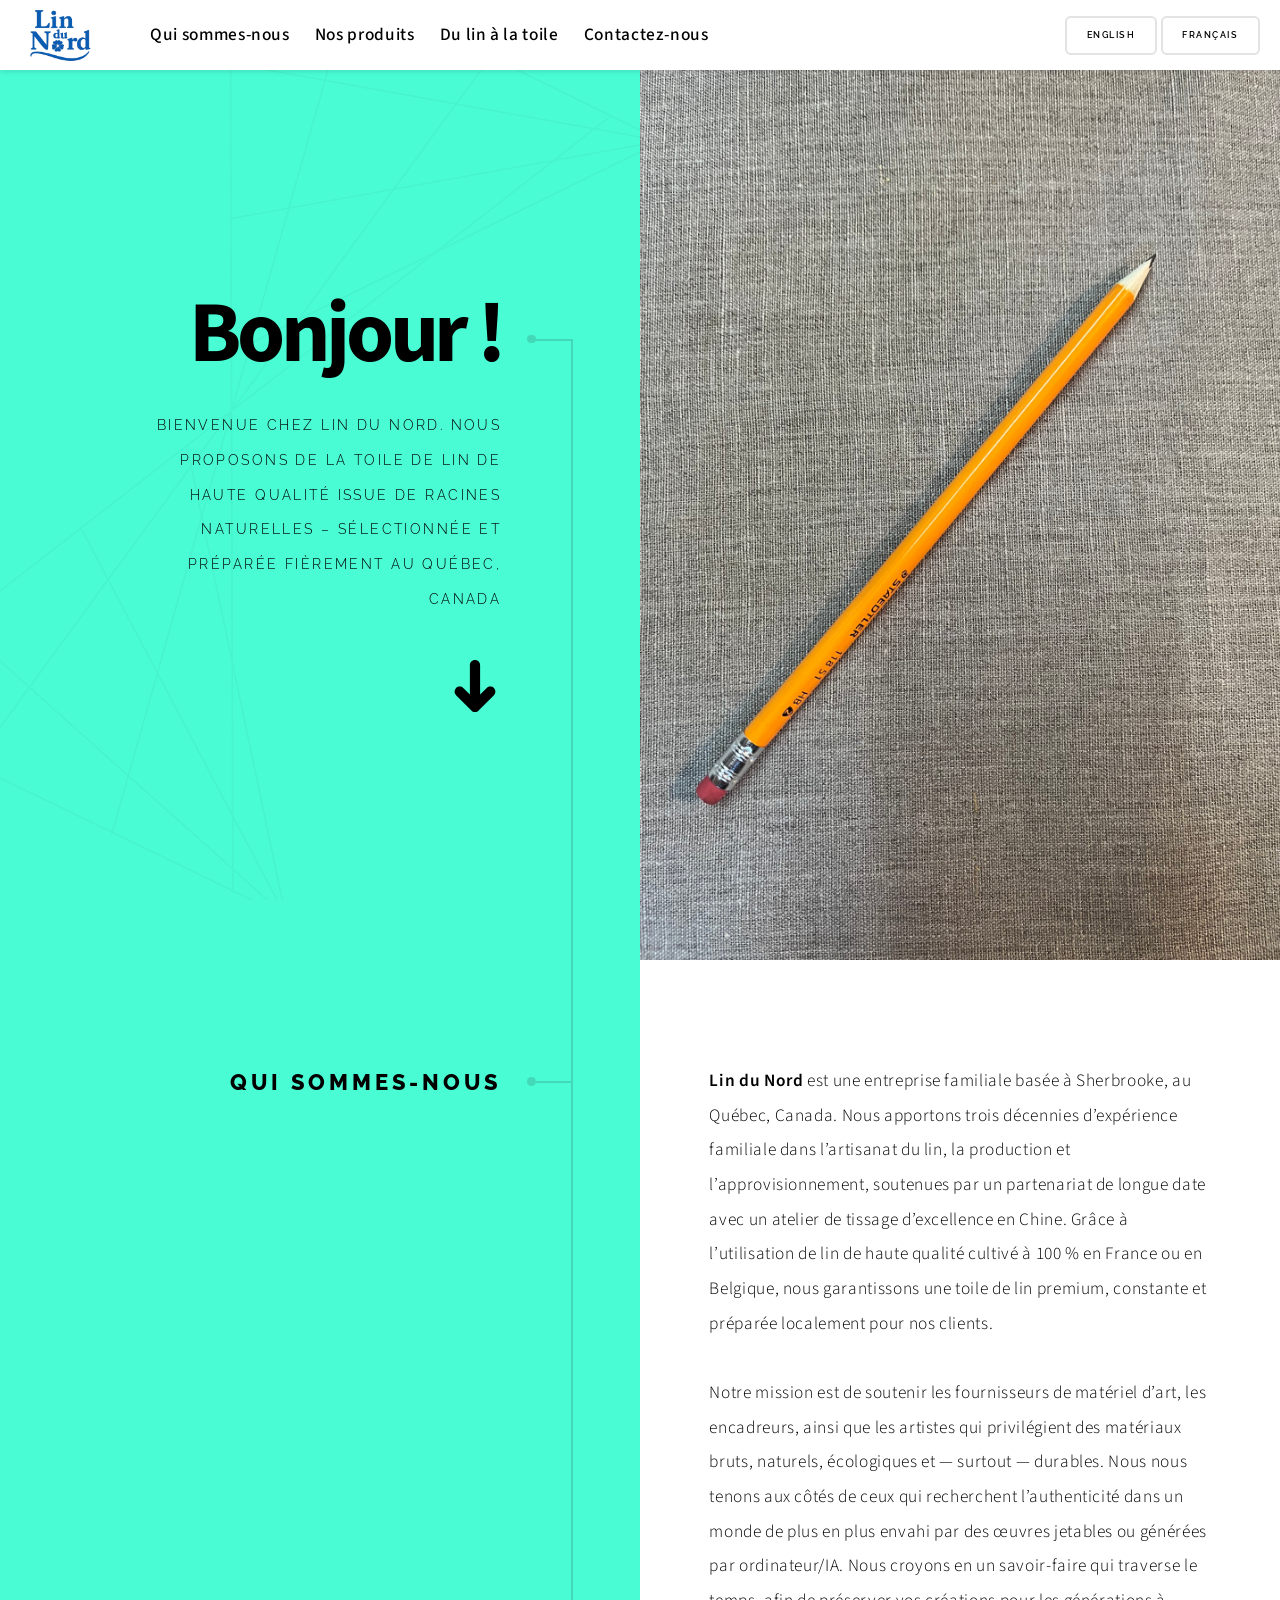
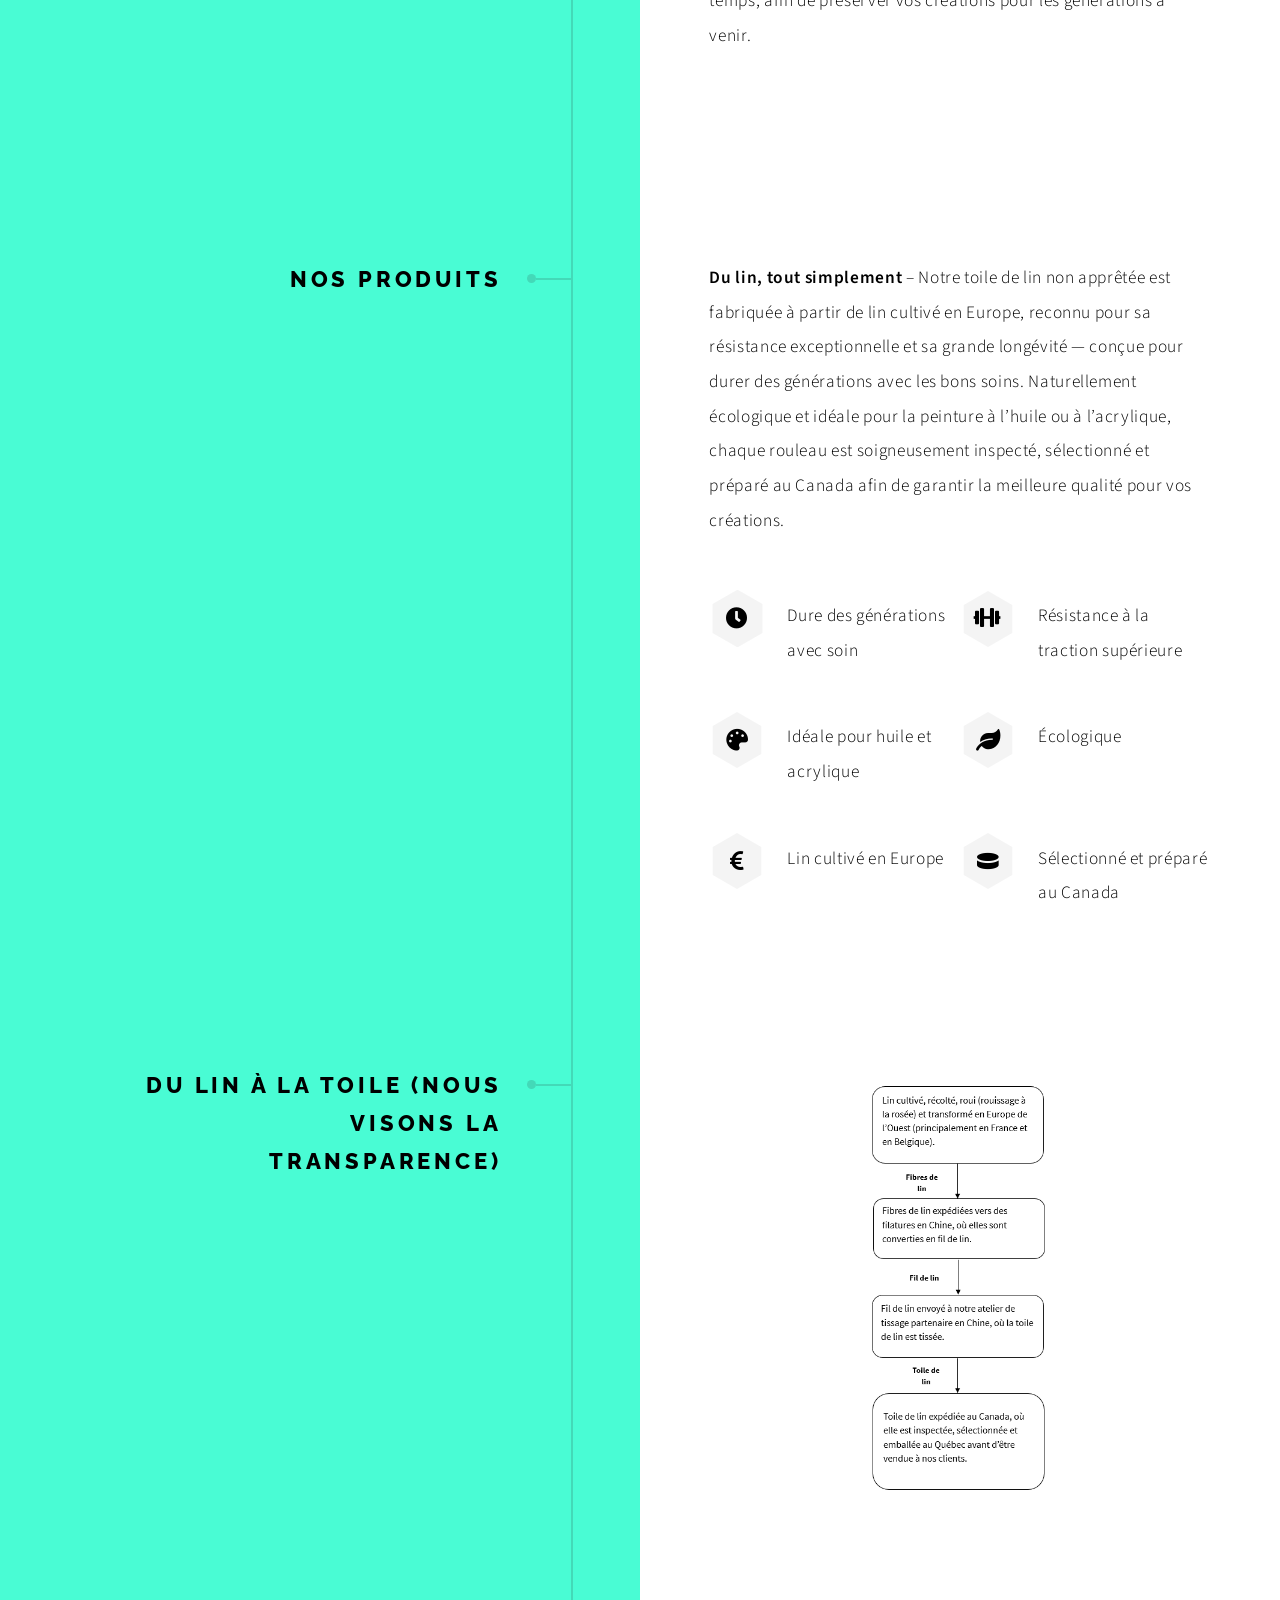
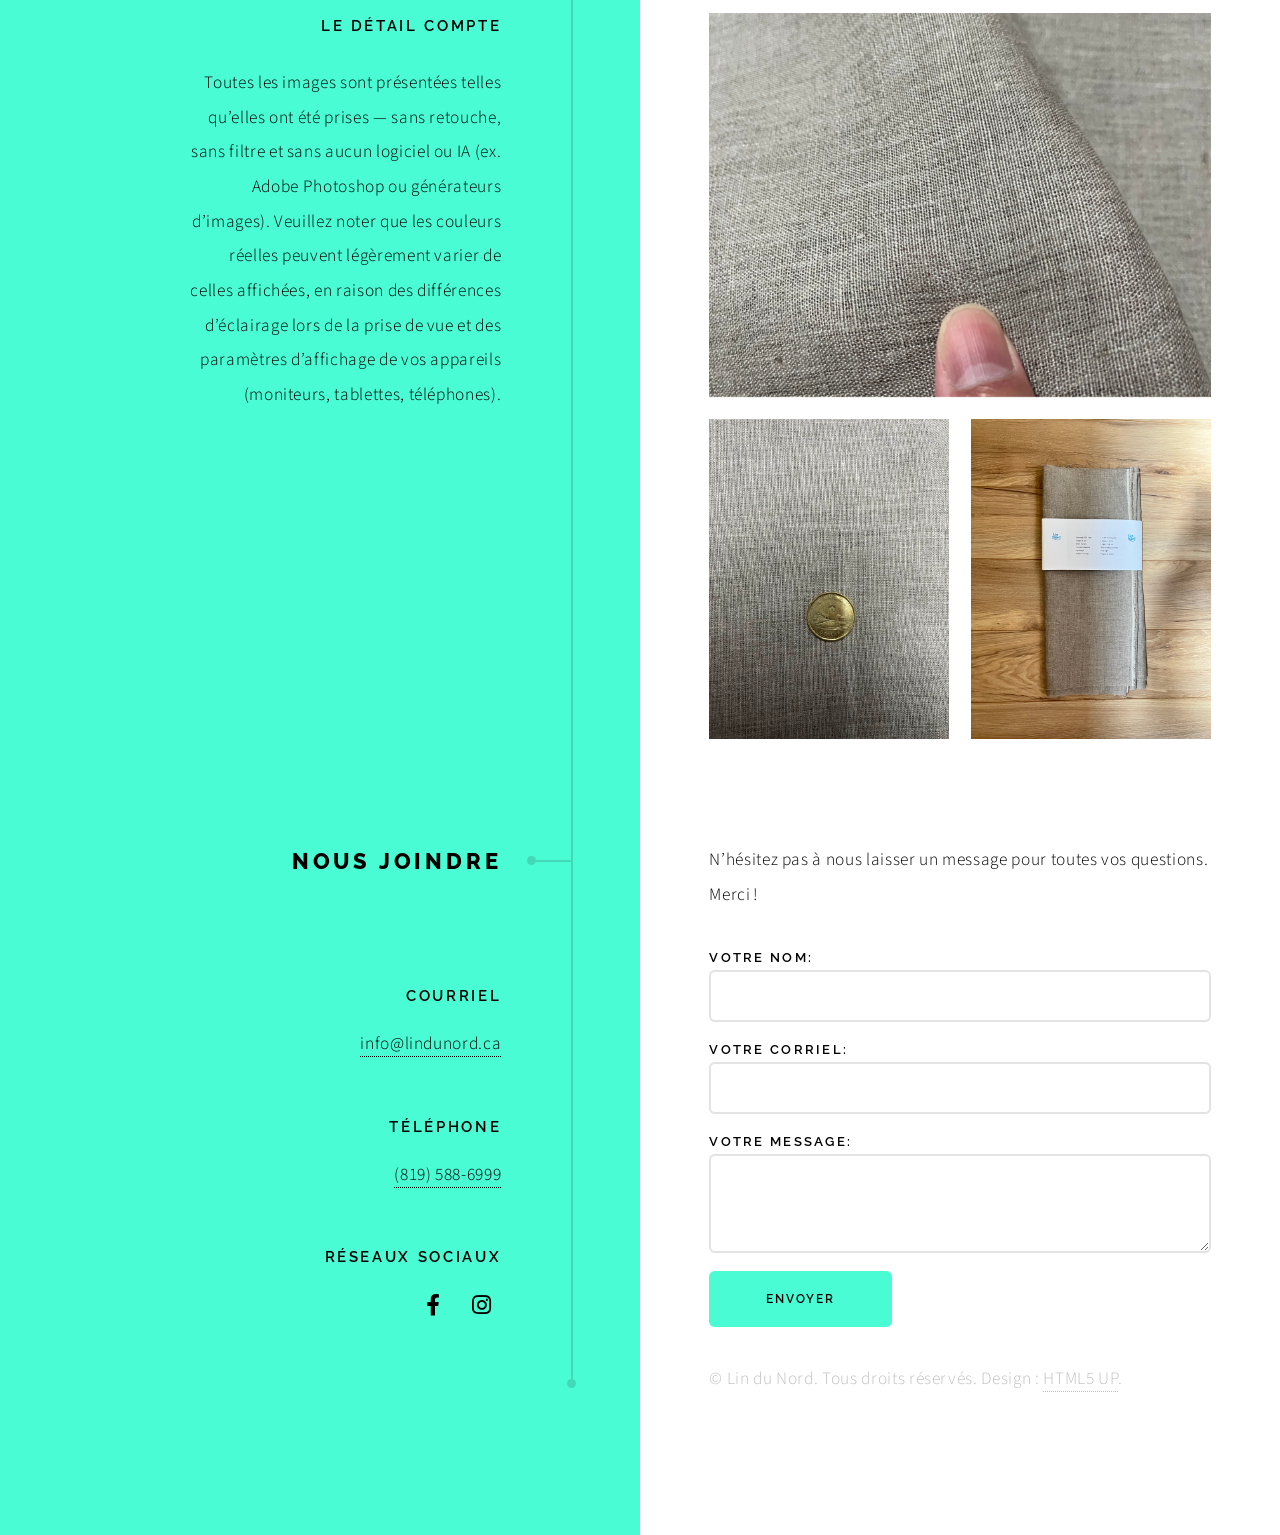
==== index_fr.html @ 85373089 "Initial upload" ====
<!DOCTYPE HTML>
<!--
	Paradigm Shift by HTML5 UP
	html5up.net | @ajlkn
	Free for personal and commercial use under the CCA 3.0 license (html5up.net/license)
-->
<html>
	<head>
		<title>Lin du Nord</title>
		<meta charset="utf-8" />
		<meta name="viewport" content="width=device-width, initial-scale=1, user-scalable=no" />
		<meta name="description" content="Toile de lin de haute qualité sélectionnée au Québec, Canada" />
		<meta name="keywords" content="lin, toile, artistes, Sherbrooke, écologique, naturel, Québec, Canada, fournitures d'art" />
		<link rel="stylesheet" href="assets/css/main.css" />
		<link rel="icon" type="image/png" href="images/favicon.png" />
	</head>
	<body class="is-preload">

		<!-- Sticky Header -->
		<header id="top-banner" style="position: fixed; top: 0; left: 0; right: 0; background: white; z-index: 9999; display: flex; justify-content: space-between; align-items: center; padding: 10px 20px; height: 70px; box-shadow: 0 2px 5px rgba(0,0,0,0.1);">
		<!-- Left: Logo + Nav -->
		<div style="display: flex; align-items: center; gap: 50px;">
			<a href="#top" style="text-decoration: none; border-bottom: none;"><img src="images/logo.png" alt="Lin du Nord" style="height: 80px; margin-top: 20px;"></a>
			
			<nav class="main-nav" style="display: flex; gap: 25px;">
			<a href="#whoweare" class="nav-link">Qui sommes-nous</a>
			<a href="#whatwehave" class="nav-link">Nos produits</a>
			<!-- <a href="products.html" class="nav-link">Boutique en ligne</a> -->
			<a href="#process" class="nav-link">Du lin à la toile</a>
			<a href="#contact" class="nav-link">Contactez-nous</a>
			</nav>
		</div>

		<!-- Right: Language Switch -->
		<div>
			<a href="index.html" class="button small">English</a>
			<a href="index_fr.html" class="button small">Français</a>
		</div>
		</header>

		<!-- Wrapper -->
			<div id="wrapper">

				<!-- Intro -->
					<section class="intro">
						<header>
							<h1>Bonjour !</h1>
							<p>Bienvenue chez Lin du Nord. Nous proposons de la toile de lin de haute qualité issue de racines naturelles – Sélectionnée et préparée fièrement au Québec, Canada</p>
							<ul class="actions">
								<li><a href="#first" class="arrow scrolly"><span class="label">Suivant</span></a></li>
							</ul>
						</header>
						<div class="content">
							<a href="images/LinDuNord_bg1.jpg" target="_blank">
								<span class="image fill" data-position="center"><img src="images/LinDuNord_bg1.jpg" alt="Toile de lin Lin du Nord" title="Cliquez pour voir l'image en grand"/></span>
							</a>
						</div>
					</section>

				<!-- Section -->
					<section id="first">
						<header>
							<h2 id="whoweare">Qui sommes-nous</h2>
						</header>
						<div class="content">
							<p><strong>Lin du Nord</strong> est une entreprise familiale basée à Sherbrooke, au Québec, Canada. Nous apportons trois décennies d’expérience familiale dans l’artisanat du lin, la production et l’approvisionnement, soutenues par un partenariat de longue date avec un atelier de tissage d’excellence en Chine. Grâce à l’utilisation de lin de haute qualité cultivé à 100 % en France ou en Belgique, nous garantissons une toile de lin premium, constante et préparée localement pour nos clients.<br><br>
								Notre mission est de soutenir les fournisseurs de matériel d’art, les encadreurs, ainsi que les artistes qui privilégient des matériaux bruts, naturels, écologiques et — surtout — durables. Nous nous tenons aux côtés de ceux qui recherchent l’authenticité dans un monde de plus en plus envahi par des œuvres jetables ou générées par ordinateur/IA. Nous croyons en un savoir‑faire qui traverse le temps, afin de préserver vos créations pour les générations à venir.</p>
							<span class="image main"><img src="images/linen4.jpg" alt="" /></span>
						</div>
					</section>

				<!-- Section -->
					<section>
						<header>
							<h2 id="whatwehave">Nos produits</h2>
						</header>
						<div class="content">
							<p><strong>Du lin, tout simplement</strong> – Notre toile de lin non apprêtée est fabriquée à partir de lin cultivé en Europe, reconnu pour sa résistance exceptionnelle et sa grande longévité — conçue pour durer des générations avec les bons soins.
								Naturellement écologique et idéale pour la peinture à l’huile ou à l’acrylique, chaque rouleau est soigneusement inspecté, sélectionné et préparé au Canada afin de garantir la meilleure qualité pour vos créations.
							</p>
							<ul class="feature-icons">
								<li class="icon solid fa-clock">Dure des générations avec soin</li>
								<li class="icon solid fa-dumbbell">Résistance à la traction supérieure</li>
								<li class="icon solid fa-palette">Idéale pour huile et acrylique</li>
								<li class="icon solid fa-leaf">Écologique</li>
								<li class="icon solid fa-euro-sign">Lin cultivé en Europe</li>
								<li class="icon solid fa-hockey-puck">Sélectionné et préparé au Canada</li>
							</ul>
						</div>
					</section>

				<!-- Section -->
					<section>
						<header>
							<h2 id="process">Du lin à la toile (nous visons la transparence)</h2>
						</header>
						<div class="content">
							    <span class="image main">
									<img src="images/process_fr.png" alt="Notre processus transparent de toile de lin" />
								</span>

							<!-- Section -->
								<section>
									<header>
										<h3>Le détail compte</h3>
										<p>Toutes les images sont présentées telles qu’elles ont été prises — sans retouche, sans filtre et sans aucun logiciel ou IA (ex. Adobe Photoshop ou générateurs d’images).
											Veuillez noter que les couleurs réelles peuvent légèrement varier de celles affichées, en raison des différences d’éclairage lors de la prise de vue et des paramètres d’affichage de vos appareils (moniteurs, tablettes, téléphones).
										</p>
									</header>
									<div class="content">
										<div class="gallery">
											<a href="images/gallery/fulls/linen1.jpg" class="landscape"><img src="images/gallery/thumbs/linen1.jpg" alt="" /></a>
											<a href="images/gallery/fulls/linen4.jpg"><img src="images/gallery/thumbs/linen4.jpg" alt="" /></a>
											<a href="images/gallery/fulls/linen3.jpg"><img src="images/gallery/thumbs/linen3.jpg" alt="" /></a>
										</div>
									</div>
								</section>
						</div>
					</section>

				<!-- Section -->
					<!-- <section>
						<header>
							<h2>Et maintenant ?</h2>
						</header>
						<div class="content">
							<p><strong>Merci</strong>
							d’avoir parcouru notre site ! Vous ne savez pas quoi faire ensuite ? Cliquez sur « Contactez-nous » pour nous envoyer un message avec vos questions — ou passez directement votre commande quand vous êtes prêt.
							</p>
							<ul class="actions">
								<li><a href="mailto:lindunord.service@gmail.com" class="button primary large">Contactez-nous</a></li>
								<li><a href="products.html" class="button primary large">Boutique en ligne</a></li>
							</ul>
						</div>
					</section> -->

				<!-- Section -->
					<section>
						<header>
							<h2 id="contact">Nous joindre</h2>
						</header>
						<div class="content">
							<p>N’hésitez pas à nous laisser un message pour toutes vos questions. Merci !</p>
							<!-- <iframe src="https://www.google.com/maps/embed?pb=!1m18!1m12!1m3!1d700.7627085769049!2d-71.86859618032904!3d45.367969240386614!2m3!1f0!2f0!3f0!3m2!1i1024!2i768!4f13.1!3m3!1m2!1s0x4cb7b2b540824373%3A0xabcb1c508fcff8c4!2sSherbrooke%2C%20QC%20J1M%201S6!5e0!3m2!1sfr!2sca!4v1753590660611!5m2!1sfr!2sca"   style="border:0;" allowfullscreen="" loading="lazy" referrerpolicy="no-referrer-when-downgrade"></iframe> -->
						
							<!-- modify this form HTML and place wherever you want your form -->
							<form
							action="https://formspree.io/f/mvznwggr"
							method="POST"
							>
							<label>
								Votre nom:
								<input type="text" name="name">
							</label>
							<label>
								Votre corriel:
								<input type="email" name="email">
							</label>
							<label>
								Votre message:
								<textarea name="message"></textarea>
							</label>
							<!-- your other form fields go here -->
							<button type="submit" class="button primary large">Envoyer</button>
							</form>
						</div>
						<footer>
							<ul class="items">
								<li>
									<h3>Courriel</h3>
									<a href="mailto:info@lindunord.ca">info@lindunord.ca</a>
								</li>
								<li>
									<h3>Téléphone</h3>
									<a href="#">(819) 588-6999</a>
								</li>

								<li>
									<h3>Réseaux sociaux</h3>
									<ul class="icons">
										<!-- <li><a href="#" class="icon brands fa-twitter"><span class="label">Twitter</span></a></li> -->
										<li><a href="#" class="icon brands fa-facebook-f"><span class="label">Facebook</span></a></li>
										<li><a href="#" class="icon brands fa-instagram"><span class="label">Instagram</span></a></li>
										<!-- <li><a href="#" class="icon brands fa-linkedin-in"><span class="label">LinkedIn</span></a></li>
										<li><a href="#" class="icon brands fa-github"><span class="label">GitHub</span></a></li>
										<li><a href="#" class="icon brands fa-codepen"><span class="label">Codepen</span></a></li> -->
									</ul>
								</li>
							</ul>
						</footer>
					</section>

				<!-- Copyright -->
					<div class="copyright">&copy; Lin du Nord. Tous droits réservés. Design : <a href="https://html5up.net">HTML5 UP</a>.</div>

			</div>

		<!-- Scripts -->
			<script src="assets/js/jquery.min.js"></script>
			<script src="assets/js/jquery.scrolly.min.js"></script>
			<script src="assets/js/browser.min.js"></script>
			<script src="assets/js/breakpoints.min.js"></script>
			<script src="assets/js/util.js"></script>
			<script src="assets/js/main.js"></script>

	</body>
</html>
---- assets/css/main.css ----
@import url(fontawesome-all.min.css);
@import url("https://fonts.googleapis.com/css?family=Source+Sans+Pro:300,600,700,300i,600i,700i|Raleway:600,800");

/*
	Paradigm Shift by HTML5 UP
	html5up.net | @ajlkn
	Free for personal and commercial use under the CCA 3.0 license (html5up.net/license)
*/

html, body, div, span, applet, object,
iframe, h1, h2, h3, h4, h5, h6, p, blockquote,
pre, a, abbr, acronym, address, big, cite,
code, del, dfn, em, img, ins, kbd, q, s, samp,
small, strike, strong, sub, sup, tt, var, b,
u, i, center, dl, dt, dd, ol, ul, li, fieldset,
form, label, legend, table, caption, tbody,
tfoot, thead, tr, th, td, article, aside,
canvas, details, embed, figure, figcaption,
footer, header, hgroup, menu, nav, output, ruby,
section, summary, time, mark, audio, video {
	margin: 0;
	padding: 0;
	border: 0;
	font-size: 100%;
	font: inherit;
	vertical-align: baseline;}

article, aside, details, figcaption, figure,
footer, header, hgroup, menu, nav, section {
	display: block;}

body {
	line-height: 1;
}

ol, ul {
	list-style: none;
}

blockquote, q {
	quotes: none;
}

	blockquote:before, blockquote:after, q:before, q:after {
		content: '';
		content: none;
	}

table {
	border-collapse: collapse;
	border-spacing: 0;
}

body {
	-webkit-text-size-adjust: none;
}

mark {
	background-color: transparent;
	color: inherit;
}

input::-moz-focus-inner {
	border: 0;
	padding: 0;
}

input, select, textarea {
	-moz-appearance: none;
	-webkit-appearance: none;
	-ms-appearance: none;
	appearance: none;
}

/* Basic */

	@-ms-viewport {
		width: device-width;
	}

	body {
		-ms-overflow-style: scrollbar;
	}

	@media screen and (max-width: 480px) {

		html, body {
			min-width: 320px;
		}

	}

	html {
		box-sizing: border-box;
	}

	*, *:before, *:after {
		box-sizing: inherit;
	}

	html {
		overflow-x: hidden;
	}

	body {
		background: #ffffff;
		overflow-x: hidden;
	}

		body.is-preload *, body.is-preload *:before, body.is-preload *:after {
			-moz-animation: none !important;
			-webkit-animation: none !important;
			-ms-animation: none !important;
			animation: none !important;
			-moz-transition: none !important;
			-webkit-transition: none !important;
			-ms-transition: none !important;
			transition: none !important;
		}

/* Typography */

	html {
		font-size: 18pt;
	}

		@media screen and (max-width: 1920px) {

			html {
				font-size: 13pt;
			}

		}

		@media screen and (max-width: 1152px) {

			html {
				font-size: 14pt;
			}

		}

		@media screen and (max-width: 736px) {

			html {
				font-size: 12pt;
			}

		}

		@media screen and (max-width: 480px) {

			html {
				font-size: 11pt;
			}

		}

	body {
		background-color: #ffffff;
		color: #000000;
	}

	body, input, select, textarea {
		color: #000000;
		font-family: "Source Sans Pro", Helvetica, sans-serif;
		font-size: 1rem;
		font-weight: 300;
		letter-spacing: 0.0375em;
		line-height: 2;
	}

	a {
		-moz-transition: border-bottom-color 0.25s ease-in-out;
		-webkit-transition: border-bottom-color 0.25s ease-in-out;
		-ms-transition: border-bottom-color 0.25s ease-in-out;
		transition: border-bottom-color 0.25s ease-in-out;
		text-decoration: none;
		color: #000000;
		border-bottom: dotted 1px;
	}

		a:hover {
			text-decoration: none;
			border-bottom-color: transparent;
		}

	strong, b {
		font-weight: 600;
		color: #000000;
	}

	em, i {
		font-style: italic;
	}

	p {
		margin: 0 0 2rem 0;
	}

	h1, h2, h3, h4, h5, h6 {
		color: #000000;
		font-family: "Raleway", Helvetica, sans-serif;
		font-weight: 600;
		letter-spacing: 0.175em;
		line-height: 1.75;
		margin: 0 0 1.5rem 0;
		text-transform: uppercase;
	}

		h1 a, h2 a, h3 a, h4 a, h5 a, h6 a {
			color: inherit;
			text-decoration: none;
		}

	h1 {
		font-family: "Source Sans Pro", Helvetica, sans-serif;
		font-size: 5rem;
		font-weight: 700;
		letter-spacing: -0.05em;
		line-height: 1.1;
		margin: 0 0 1.5rem 0;
		text-transform: none;
	}

	h2 {
		font-size: 1.25rem;
		font-weight: 800;
		margin: 0 0 2rem 0;
	}

	h3 {
		font-size: 0.875rem;
	}

	h4 {
		font-size: 0.875rem;
	}

	h5 {
		font-size: 0.75rem;
	}

	h6 {
		font-size: 0.625rem;
	}

	@media screen and (max-width: 736px) {

		h1 {
			font-size: 4.5rem;
			line-height: 1.1;
		}

		h2 {
			font-size: 1.25rem;
			line-height: 1.7;
		}

		h3 {
			font-size: 0.9rem;
		}

		h4 {
			font-size: 0.75rem;
		}

		h5 {
			font-size: 0.675rem;
		}

	}

	@media screen and (max-width: 360px) {

		h1 {
			font-size: 3.75rem;
		}

		h2 {
			font-size: 1.125rem;
		}

		h3 {
			font-size: 0.8rem;
		}

		h4 {
			font-size: 0.675rem;
		}

		h5 {
			font-size: 0.675rem;
		}

	}

	sub {
		font-size: 0.8rem;
		position: relative;
		top: 0.5rem;
	}

	sup {
		font-size: 0.8rem;
		position: relative;
		top: -0.5rem;
	}

	blockquote {
		border-left: solid 0.5rem rgba(144, 144, 144, 0.25);
		font-style: italic;
		margin: 0 0 2rem 0;
		padding: 1rem 0 1rem 2rem;
	}

	code {
		background: rgba(144, 144, 144, 0.1);
		border-radius: 0.325rem;
		font-family: "Courier New", monospace;
		font-size: 0.9rem;
		margin: 0 0.25rem;
		padding: 0.25rem 0.65rem;
	}

	pre {
		-webkit-overflow-scrolling: touch;
		font-family: "Courier New", monospace;
		font-size: 0.9rem;
		margin: 0 0 2rem 0;
		width: 100%;
	}

		pre code {
			display: block;
			line-height: 1.75;
			padding: 1rem 1.5rem;
			overflow-x: auto;
		}

	hr {
		border: 0;
		border-bottom: solid 2px rgba(144, 144, 144, 0.25);
		margin: 3rem 0;
	}

		hr.major {
			margin: 5rem 0;
		}

		@media screen and (max-width: 736px) {

			hr.major {
				margin: 3rem 0;
			}

		}

/* Row */

	.row {
		display: flex;
		flex-wrap: wrap;
		box-sizing: border-box;
		align-items: stretch;
	}

		.row > * {
			box-sizing: border-box;
		}

		.row.gtr-uniform > * > :last-child {
			margin-bottom: 0;
		}

		.row.aln-left {
			justify-content: flex-start;
		}

		.row.aln-center {
			justify-content: center;
		}

		.row.aln-right {
			justify-content: flex-end;
		}

		.row.aln-top {
			align-items: flex-start;
		}

		.row.aln-middle {
			align-items: center;
		}

		.row.aln-bottom {
			align-items: flex-end;
		}

		.row > .imp {
			order: -1;
		}

		.row > .col-1 {
			width: 8.33333%;
		}

		.row > .off-1 {
			margin-left: 8.33333%;
		}

		.row > .col-2 {
			width: 16.66667%;
		}

		.row > .off-2 {
			margin-left: 16.66667%;
		}

		.row > .col-3 {
			width: 25%;
		}

		.row > .off-3 {
			margin-left: 25%;
		}

		.row > .col-4 {
			width: 33.33333%;
		}

		.row > .off-4 {
			margin-left: 33.33333%;
		}

		.row > .col-5 {
			width: 41.66667%;
		}

		.row > .off-5 {
			margin-left: 41.66667%;
		}

		.row > .col-6 {
			width: 50%;
		}

		.row > .off-6 {
			margin-left: 50%;
		}

		.row > .col-7 {
			width: 58.33333%;
		}

		.row > .off-7 {
			margin-left: 58.33333%;
		}

		.row > .col-8 {
			width: 66.66667%;
		}

		.row > .off-8 {
			margin-left: 66.66667%;
		}

		.row > .col-9 {
			width: 75%;
		}

		.row > .off-9 {
			margin-left: 75%;
		}

		.row > .col-10 {
			width: 83.33333%;
		}

		.row > .off-10 {
			margin-left: 83.33333%;
		}

		.row > .col-11 {
			width: 91.66667%;
		}

		.row > .off-11 {
			margin-left: 91.66667%;
		}

		.row > .col-12 {
			width: 100%;
		}

		.row > .off-12 {
			margin-left: 100%;
		}

		.row.gtr-0 {
			margin-top: 0;
			margin-left: 0rem;
		}

			.row.gtr-0 > * {
				padding: 0 0 0 0rem;
			}

			.row.gtr-0.gtr-uniform {
				margin-top: 0rem;
			}

				.row.gtr-0.gtr-uniform > * {
					padding-top: 0rem;
				}

		.row.gtr-25 {
			margin-top: 0;
			margin-left: -0.5rem;
		}

			.row.gtr-25 > * {
				padding: 0 0 0 0.5rem;
			}

			.row.gtr-25.gtr-uniform {
				margin-top: -0.5rem;
			}

				.row.gtr-25.gtr-uniform > * {
					padding-top: 0.5rem;
				}

		.row.gtr-50 {
			margin-top: 0;
			margin-left: -1rem;
		}

			.row.gtr-50 > * {
				padding: 0 0 0 1rem;
			}

			.row.gtr-50.gtr-uniform {
				margin-top: -1rem;
			}

				.row.gtr-50.gtr-uniform > * {
					padding-top: 1rem;
				}

		.row {
			margin-top: 0;
			margin-left: -2rem;
		}

			.row > * {
				padding: 0 0 0 2rem;
			}

			.row.gtr-uniform {
				margin-top: -2rem;
			}

				.row.gtr-uniform > * {
					padding-top: 2rem;
				}

		.row.gtr-150 {
			margin-top: 0;
			margin-left: -3rem;
		}

			.row.gtr-150 > * {
				padding: 0 0 0 3rem;
			}

			.row.gtr-150.gtr-uniform {
				margin-top: -3rem;
			}

				.row.gtr-150.gtr-uniform > * {
					padding-top: 3rem;
				}

		.row.gtr-200 {
			margin-top: 0;
			margin-left: -4rem;
		}

			.row.gtr-200 > * {
				padding: 0 0 0 4rem;
			}

			.row.gtr-200.gtr-uniform {
				margin-top: -4rem;
			}

				.row.gtr-200.gtr-uniform > * {
					padding-top: 4rem;
				}

		@media screen and (max-width: 1920px) {

			.row {
				display: flex;
				flex-wrap: wrap;
				box-sizing: border-box;
				align-items: stretch;
			}

				.row > * {
					box-sizing: border-box;
				}

				.row.gtr-uniform > * > :last-child {
					margin-bottom: 0;
				}

				.row.aln-left {
					justify-content: flex-start;
				}

				.row.aln-center {
					justify-content: center;
				}

				.row.aln-right {
					justify-content: flex-end;
				}

				.row.aln-top {
					align-items: flex-start;
				}

				.row.aln-middle {
					align-items: center;
				}

				.row.aln-bottom {
					align-items: flex-end;
				}

				.row > .imp-xlarge {
					order: -1;
				}

				.row > .col-1-xlarge {
					width: 8.33333%;
				}

				.row > .off-1-xlarge {
					margin-left: 8.33333%;
				}

				.row > .col-2-xlarge {
					width: 16.66667%;
				}

				.row > .off-2-xlarge {
					margin-left: 16.66667%;
				}

				.row > .col-3-xlarge {
					width: 25%;
				}

				.row > .off-3-xlarge {
					margin-left: 25%;
				}

				.row > .col-4-xlarge {
					width: 33.33333%;
				}

				.row > .off-4-xlarge {
					margin-left: 33.33333%;
				}

				.row > .col-5-xlarge {
					width: 41.66667%;
				}

				.row > .off-5-xlarge {
					margin-left: 41.66667%;
				}

				.row > .col-6-xlarge {
					width: 50%;
				}

				.row > .off-6-xlarge {
					margin-left: 50%;
				}

				.row > .col-7-xlarge {
					width: 58.33333%;
				}

				.row > .off-7-xlarge {
					margin-left: 58.33333%;
				}

				.row > .col-8-xlarge {
					width: 66.66667%;
				}

				.row > .off-8-xlarge {
					margin-left: 66.66667%;
				}

				.row > .col-9-xlarge {
					width: 75%;
				}

				.row > .off-9-xlarge {
					margin-left: 75%;
				}

				.row > .col-10-xlarge {
					width: 83.33333%;
				}

				.row > .off-10-xlarge {
					margin-left: 83.33333%;
				}

				.row > .col-11-xlarge {
					width: 91.66667%;
				}

				.row > .off-11-xlarge {
					margin-left: 91.66667%;
				}

				.row > .col-12-xlarge {
					width: 100%;
				}

				.row > .off-12-xlarge {
					margin-left: 100%;
				}

				.row.gtr-0 {
					margin-top: 0;
					margin-left: 0rem;
				}

					.row.gtr-0 > * {
						padding: 0 0 0 0rem;
					}

					.row.gtr-0.gtr-uniform {
						margin-top: 0rem;
					}

						.row.gtr-0.gtr-uniform > * {
							padding-top: 0rem;
						}

				.row.gtr-25 {
					margin-top: 0;
					margin-left: -0.5rem;
				}

					.row.gtr-25 > * {
						padding: 0 0 0 0.5rem;
					}

					.row.gtr-25.gtr-uniform {
						margin-top: -0.5rem;
					}

						.row.gtr-25.gtr-uniform > * {
							padding-top: 0.5rem;
						}

				.row.gtr-50 {
					margin-top: 0;
					margin-left: -1rem;
				}

					.row.gtr-50 > * {
						padding: 0 0 0 1rem;
					}

					.row.gtr-50.gtr-uniform {
						margin-top: -1rem;
					}

						.row.gtr-50.gtr-uniform > * {
							padding-top: 1rem;
						}

				.row {
					margin-top: 0;
					margin-left: -2rem;
				}

					.row > * {
						padding: 0 0 0 2rem;
					}

					.row.gtr-uniform {
						margin-top: -2rem;
					}

						.row.gtr-uniform > * {
							padding-top: 2rem;
						}

				.row.gtr-150 {
					margin-top: 0;
					margin-left: -3rem;
				}

					.row.gtr-150 > * {
						padding: 0 0 0 3rem;
					}

					.row.gtr-150.gtr-uniform {
						margin-top: -3rem;
					}

						.row.gtr-150.gtr-uniform > * {
							padding-top: 3rem;
						}

				.row.gtr-200 {
					margin-top: 0;
					margin-left: -4rem;
				}

					.row.gtr-200 > * {
						padding: 0 0 0 4rem;
					}

					.row.gtr-200.gtr-uniform {
						margin-top: -4rem;
					}

						.row.gtr-200.gtr-uniform > * {
							padding-top: 4rem;
						}

		}

		@media screen and (max-width: 1280px) {

			.row {
				display: flex;
				flex-wrap: wrap;
				box-sizing: border-box;
				align-items: stretch;
			}

				.row > * {
					box-sizing: border-box;
				}

				.row.gtr-uniform > * > :last-child {
					margin-bottom: 0;
				}

				.row.aln-left {
					justify-content: flex-start;
				}

				.row.aln-center {
					justify-content: center;
				}

				.row.aln-right {
					justify-content: flex-end;
				}

				.row.aln-top {
					align-items: flex-start;
				}

				.row.aln-middle {
					align-items: center;
				}

				.row.aln-bottom {
					align-items: flex-end;
				}

				.row > .imp-large {
					order: -1;
				}

				.row > .col-1-large {
					width: 8.33333%;
				}

				.row > .off-1-large {
					margin-left: 8.33333%;
				}

				.row > .col-2-large {
					width: 16.66667%;
				}

				.row > .off-2-large {
					margin-left: 16.66667%;
				}

				.row > .col-3-large {
					width: 25%;
				}

				.row > .off-3-large {
					margin-left: 25%;
				}

				.row > .col-4-large {
					width: 33.33333%;
				}

				.row > .off-4-large {
					margin-left: 33.33333%;
				}

				.row > .col-5-large {
					width: 41.66667%;
				}

				.row > .off-5-large {
					margin-left: 41.66667%;
				}

				.row > .col-6-large {
					width: 50%;
				}

				.row > .off-6-large {
					margin-left: 50%;
				}

				.row > .col-7-large {
					width: 58.33333%;
				}

				.row > .off-7-large {
					margin-left: 58.33333%;
				}

				.row > .col-8-large {
					width: 66.66667%;
				}

				.row > .off-8-large {
					margin-left: 66.66667%;
				}

				.row > .col-9-large {
					width: 75%;
				}

				.row > .off-9-large {
					margin-left: 75%;
				}

				.row > .col-10-large {
					width: 83.33333%;
				}

				.row > .off-10-large {
					margin-left: 83.33333%;
				}

				.row > .col-11-large {
					width: 91.66667%;
				}

				.row > .off-11-large {
					margin-left: 91.66667%;
				}

				.row > .col-12-large {
					width: 100%;
				}

				.row > .off-12-large {
					margin-left: 100%;
				}

				.row.gtr-0 {
					margin-top: 0;
					margin-left: 0rem;
				}

					.row.gtr-0 > * {
						padding: 0 0 0 0rem;
					}

					.row.gtr-0.gtr-uniform {
						margin-top: 0rem;
					}

						.row.gtr-0.gtr-uniform > * {
							padding-top: 0rem;
						}

				.row.gtr-25 {
					margin-top: 0;
					margin-left: -0.375rem;
				}

					.row.gtr-25 > * {
						padding: 0 0 0 0.375rem;
					}

					.row.gtr-25.gtr-uniform {
						margin-top: -0.375rem;
					}

						.row.gtr-25.gtr-uniform > * {
							padding-top: 0.375rem;
						}

				.row.gtr-50 {
					margin-top: 0;
					margin-left: -0.75rem;
				}

					.row.gtr-50 > * {
						padding: 0 0 0 0.75rem;
					}

					.row.gtr-50.gtr-uniform {
						margin-top: -0.75rem;
					}

						.row.gtr-50.gtr-uniform > * {
							padding-top: 0.75rem;
						}

				.row {
					margin-top: 0;
					margin-left: -1.5rem;
				}

					.row > * {
						padding: 0 0 0 1.5rem;
					}

					.row.gtr-uniform {
						margin-top: -1.5rem;
					}

						.row.gtr-uniform > * {
							padding-top: 1.5rem;
						}

				.row.gtr-150 {
					margin-top: 0;
					margin-left: -2.25rem;
				}

					.row.gtr-150 > * {
						padding: 0 0 0 2.25rem;
					}

					.row.gtr-150.gtr-uniform {
						margin-top: -2.25rem;
					}

						.row.gtr-150.gtr-uniform > * {
							padding-top: 2.25rem;
						}

				.row.gtr-200 {
					margin-top: 0;
					margin-left: -3rem;
				}

					.row.gtr-200 > * {
						padding: 0 0 0 3rem;
					}

					.row.gtr-200.gtr-uniform {
						margin-top: -3rem;
					}

						.row.gtr-200.gtr-uniform > * {
							padding-top: 3rem;
						}

		}

		@media screen and (max-width: 1152px) {

			.row {
				display: flex;
				flex-wrap: wrap;
				box-sizing: border-box;
				align-items: stretch;
			}

				.row > * {
					box-sizing: border-box;
				}

				.row.gtr-uniform > * > :last-child {
					margin-bottom: 0;
				}

				.row.aln-left {
					justify-content: flex-start;
				}

				.row.aln-center {
					justify-content: center;
				}

				.row.aln-right {
					justify-content: flex-end;
				}

				.row.aln-top {
					align-items: flex-start;
				}

				.row.aln-middle {
					align-items: center;
				}

				.row.aln-bottom {
					align-items: flex-end;
				}

				.row > .imp-medium {
					order: -1;
				}

				.row > .col-1-medium {
					width: 8.33333%;
				}

				.row > .off-1-medium {
					margin-left: 8.33333%;
				}

				.row > .col-2-medium {
					width: 16.66667%;
				}

				.row > .off-2-medium {
					margin-left: 16.66667%;
				}

				.row > .col-3-medium {
					width: 25%;
				}

				.row > .off-3-medium {
					margin-left: 25%;
				}

				.row > .col-4-medium {
					width: 33.33333%;
				}

				.row > .off-4-medium {
					margin-left: 33.33333%;
				}

				.row > .col-5-medium {
					width: 41.66667%;
				}

				.row > .off-5-medium {
					margin-left: 41.66667%;
				}

				.row > .col-6-medium {
					width: 50%;
				}

				.row > .off-6-medium {
					margin-left: 50%;
				}

				.row > .col-7-medium {
					width: 58.33333%;
				}

				.row > .off-7-medium {
					margin-left: 58.33333%;
				}

				.row > .col-8-medium {
					width: 66.66667%;
				}

				.row > .off-8-medium {
					margin-left: 66.66667%;
				}

				.row > .col-9-medium {
					width: 75%;
				}

				.row > .off-9-medium {
					margin-left: 75%;
				}

				.row > .col-10-medium {
					width: 83.33333%;
				}

				.row > .off-10-medium {
					margin-left: 83.33333%;
				}

				.row > .col-11-medium {
					width: 91.66667%;
				}

				.row > .off-11-medium {
					margin-left: 91.66667%;
				}

				.row > .col-12-medium {
					width: 100%;
				}

				.row > .off-12-medium {
					margin-left: 100%;
				}

				.row.gtr-0 {
					margin-top: 0;
					margin-left: 0rem;
				}

					.row.gtr-0 > * {
						padding: 0 0 0 0rem;
					}

					.row.gtr-0.gtr-uniform {
						margin-top: 0rem;
					}

						.row.gtr-0.gtr-uniform > * {
							padding-top: 0rem;
						}

				.row.gtr-25 {
					margin-top: 0;
					margin-left: -0.375rem;
				}

					.row.gtr-25 > * {
						padding: 0 0 0 0.375rem;
					}

					.row.gtr-25.gtr-uniform {
						margin-top: -0.375rem;
					}

						.row.gtr-25.gtr-uniform > * {
							padding-top: 0.375rem;
						}

				.row.gtr-50 {
					margin-top: 0;
					margin-left: -0.75rem;
				}

					.row.gtr-50 > * {
						padding: 0 0 0 0.75rem;
					}

					.row.gtr-50.gtr-uniform {
						margin-top: -0.75rem;
					}

						.row.gtr-50.gtr-uniform > * {
							padding-top: 0.75rem;
						}

				.row {
					margin-top: 0;
					margin-left: -1.5rem;
				}

					.row > * {
						padding: 0 0 0 1.5rem;
					}

					.row.gtr-uniform {
						margin-top: -1.5rem;
					}

						.row.gtr-uniform > * {
							padding-top: 1.5rem;
						}

				.row.gtr-150 {
					margin-top: 0;
					margin-left: -2.25rem;
				}

					.row.gtr-150 > * {
						padding: 0 0 0 2.25rem;
					}

					.row.gtr-150.gtr-uniform {
						margin-top: -2.25rem;
					}

						.row.gtr-150.gtr-uniform > * {
							padding-top: 2.25rem;
						}

				.row.gtr-200 {
					margin-top: 0;
					margin-left: -3rem;
				}

					.row.gtr-200 > * {
						padding: 0 0 0 3rem;
					}

					.row.gtr-200.gtr-uniform {
						margin-top: -3rem;
					}

						.row.gtr-200.gtr-uniform > * {
							padding-top: 3rem;
						}

		}

		@media screen and (max-width: 736px) {

			.row {
				display: flex;
				flex-wrap: wrap;
				box-sizing: border-box;
				align-items: stretch;
			}

				.row > * {
					box-sizing: border-box;
				}

				.row.gtr-uniform > * > :last-child {
					margin-bottom: 0;
				}

				.row.aln-left {
					justify-content: flex-start;
				}

				.row.aln-center {
					justify-content: center;
				}

				.row.aln-right {
					justify-content: flex-end;
				}

				.row.aln-top {
					align-items: flex-start;
				}

				.row.aln-middle {
					align-items: center;
				}

				.row.aln-bottom {
					align-items: flex-end;
				}

				.row > .imp-small {
					order: -1;
				}

				.row > .col-1-small {
					width: 8.33333%;
				}

				.row > .off-1-small {
					margin-left: 8.33333%;
				}

				.row > .col-2-small {
					width: 16.66667%;
				}

				.row > .off-2-small {
					margin-left: 16.66667%;
				}

				.row > .col-3-small {
					width: 25%;
				}

				.row > .off-3-small {
					margin-left: 25%;
				}

				.row > .col-4-small {
					width: 33.33333%;
				}

				.row > .off-4-small {
					margin-left: 33.33333%;
				}

				.row > .col-5-small {
					width: 41.66667%;
				}

				.row > .off-5-small {
					margin-left: 41.66667%;
				}

				.row > .col-6-small {
					width: 50%;
				}

				.row > .off-6-small {
					margin-left: 50%;
				}

				.row > .col-7-small {
					width: 58.33333%;
				}

				.row > .off-7-small {
					margin-left: 58.33333%;
				}

				.row > .col-8-small {
					width: 66.66667%;
				}

				.row > .off-8-small {
					margin-left: 66.66667%;
				}

				.row > .col-9-small {
					width: 75%;
				}

				.row > .off-9-small {
					margin-left: 75%;
				}

				.row > .col-10-small {
					width: 83.33333%;
				}

				.row > .off-10-small {
					margin-left: 83.33333%;
				}

				.row > .col-11-small {
					width: 91.66667%;
				}

				.row > .off-11-small {
					margin-left: 91.66667%;
				}

				.row > .col-12-small {
					width: 100%;
				}

				.row > .off-12-small {
					margin-left: 100%;
				}

				.row.gtr-0 {
					margin-top: 0;
					margin-left: 0rem;
				}

					.row.gtr-0 > * {
						padding: 0 0 0 0rem;
					}

					.row.gtr-0.gtr-uniform {
						margin-top: 0rem;
					}

						.row.gtr-0.gtr-uniform > * {
							padding-top: 0rem;
						}

				.row.gtr-25 {
					margin-top: 0;
					margin-left: -0.3125rem;
				}

					.row.gtr-25 > * {
						padding: 0 0 0 0.3125rem;
					}

					.row.gtr-25.gtr-uniform {
						margin-top: -0.3125rem;
					}

						.row.gtr-25.gtr-uniform > * {
							padding-top: 0.3125rem;
						}

				.row.gtr-50 {
					margin-top: 0;
					margin-left: -0.625rem;
				}

					.row.gtr-50 > * {
						padding: 0 0 0 0.625rem;
					}

					.row.gtr-50.gtr-uniform {
						margin-top: -0.625rem;
					}

						.row.gtr-50.gtr-uniform > * {
							padding-top: 0.625rem;
						}

				.row {
					margin-top: 0;
					margin-left: -1.25rem;
				}

					.row > * {
						padding: 0 0 0 1.25rem;
					}

					.row.gtr-uniform {
						margin-top: -1.25rem;
					}

						.row.gtr-uniform > * {
							padding-top: 1.25rem;
						}

				.row.gtr-150 {
					margin-top: 0;
					margin-left: -1.875rem;
				}

					.row.gtr-150 > * {
						padding: 0 0 0 1.875rem;
					}

					.row.gtr-150.gtr-uniform {
						margin-top: -1.875rem;
					}

						.row.gtr-150.gtr-uniform > * {
							padding-top: 1.875rem;
						}

				.row.gtr-200 {
					margin-top: 0;
					margin-left: -2.5rem;
				}

					.row.gtr-200 > * {
						padding: 0 0 0 2.5rem;
					}

					.row.gtr-200.gtr-uniform {
						margin-top: -2.5rem;
					}

						.row.gtr-200.gtr-uniform > * {
							padding-top: 2.5rem;
						}

		}

		@media screen and (max-width: 480px) {

			.row {
				display: flex;
				flex-wrap: wrap;
				box-sizing: border-box;
				align-items: stretch;
			}

				.row > * {
					box-sizing: border-box;
				}

				.row.gtr-uniform > * > :last-child {
					margin-bottom: 0;
				}

				.row.aln-left {
					justify-content: flex-start;
				}

				.row.aln-center {
					justify-content: center;
				}

				.row.aln-right {
					justify-content: flex-end;
				}

				.row.aln-top {
					align-items: flex-start;
				}

				.row.aln-middle {
					align-items: center;
				}

				.row.aln-bottom {
					align-items: flex-end;
				}

				.row > .imp-xsmall {
					order: -1;
				}

				.row > .col-1-xsmall {
					width: 8.33333%;
				}

				.row > .off-1-xsmall {
					margin-left: 8.33333%;
				}

				.row > .col-2-xsmall {
					width: 16.66667%;
				}

				.row > .off-2-xsmall {
					margin-left: 16.66667%;
				}

				.row > .col-3-xsmall {
					width: 25%;
				}

				.row > .off-3-xsmall {
					margin-left: 25%;
				}

				.row > .col-4-xsmall {
					width: 33.33333%;
				}

				.row > .off-4-xsmall {
					margin-left: 33.33333%;
				}

				.row > .col-5-xsmall {
					width: 41.66667%;
				}

				.row > .off-5-xsmall {
					margin-left: 41.66667%;
				}

				.row > .col-6-xsmall {
					width: 50%;
				}

				.row > .off-6-xsmall {
					margin-left: 50%;
				}

				.row > .col-7-xsmall {
					width: 58.33333%;
				}

				.row > .off-7-xsmall {
					margin-left: 58.33333%;
				}

				.row > .col-8-xsmall {
					width: 66.66667%;
				}

				.row > .off-8-xsmall {
					margin-left: 66.66667%;
				}

				.row > .col-9-xsmall {
					width: 75%;
				}

				.row > .off-9-xsmall {
					margin-left: 75%;
				}

				.row > .col-10-xsmall {
					width: 83.33333%;
				}

				.row > .off-10-xsmall {
					margin-left: 83.33333%;
				}

				.row > .col-11-xsmall {
					width: 91.66667%;
				}

				.row > .off-11-xsmall {
					margin-left: 91.66667%;
				}

				.row > .col-12-xsmall {
					width: 100%;
				}

				.row > .off-12-xsmall {
					margin-left: 100%;
				}

				.row.gtr-0 {
					margin-top: 0;
					margin-left: 0rem;
				}

					.row.gtr-0 > * {
						padding: 0 0 0 0rem;
					}

					.row.gtr-0.gtr-uniform {
						margin-top: 0rem;
					}

						.row.gtr-0.gtr-uniform > * {
							padding-top: 0rem;
						}

				.row.gtr-25 {
					margin-top: 0;
					margin-left: -0.3125rem;
				}

					.row.gtr-25 > * {
						padding: 0 0 0 0.3125rem;
					}

					.row.gtr-25.gtr-uniform {
						margin-top: -0.3125rem;
					}

						.row.gtr-25.gtr-uniform > * {
							padding-top: 0.3125rem;
						}

				.row.gtr-50 {
					margin-top: 0;
					margin-left: -0.625rem;
				}

					.row.gtr-50 > * {
						padding: 0 0 0 0.625rem;
					}

					.row.gtr-50.gtr-uniform {
						margin-top: -0.625rem;
					}

						.row.gtr-50.gtr-uniform > * {
							padding-top: 0.625rem;
						}

				.row {
					margin-top: 0;
					margin-left: -1.25rem;
				}

					.row > * {
						padding: 0 0 0 1.25rem;
					}

					.row.gtr-uniform {
						margin-top: -1.25rem;
					}

						.row.gtr-uniform > * {
							padding-top: 1.25rem;
						}

				.row.gtr-150 {
					margin-top: 0;
					margin-left: -1.875rem;
				}

					.row.gtr-150 > * {
						padding: 0 0 0 1.875rem;
					}

					.row.gtr-150.gtr-uniform {
						margin-top: -1.875rem;
					}

						.row.gtr-150.gtr-uniform > * {
							padding-top: 1.875rem;
						}

				.row.gtr-200 {
					margin-top: 0;
					margin-left: -2.5rem;
				}

					.row.gtr-200 > * {
						padding: 0 0 0 2.5rem;
					}

					.row.gtr-200.gtr-uniform {
						margin-top: -2.5rem;
					}

						.row.gtr-200.gtr-uniform > * {
							padding-top: 2.5rem;
						}

		}

/* Box */

	.box {
		border: solid 2px rgba(144, 144, 144, 0.25);
		border-radius: 0.325rem;
		margin-bottom: 2rem;
		padding: 1.5rem;
	}

		.box > :last-child {
			margin-bottom: 0;
		}

		.box.alt {
			border: 0;
			border-radius: 0;
			padding: 0;
		}

/* Button */

	input[type="submit"],
	input[type="reset"],
	input[type="button"],
	button,
	.button {
		-moz-appearance: none;
		-webkit-appearance: none;
		-ms-appearance: none;
		appearance: none;
		-moz-transition: background-color 0.25s ease-in-out, box-shadow 0.25s ease-in-out, color 0.25s ease-in-out;
		-webkit-transition: background-color 0.25s ease-in-out, box-shadow 0.25s ease-in-out, color 0.25s ease-in-out;
		-ms-transition: background-color 0.25s ease-in-out, box-shadow 0.25s ease-in-out, color 0.25s ease-in-out;
		transition: background-color 0.25s ease-in-out, box-shadow 0.25s ease-in-out, color 0.25s ease-in-out;
		background-color: transparent;
		border-radius: 0.325rem;
		border: 0;
		box-shadow: inset 0 0 0 2px rgba(144, 144, 144, 0.25);
		color: #000000 !important;
		cursor: pointer;
		display: inline-block;
		font-family: "Raleway", Helvetica, sans-serif;
		font-size: 0.6rem;
		font-weight: 600;
		height: 3rem;
		letter-spacing: 0.175em;
		line-height: 3rem;
		padding: 0 2rem;
		text-align: center;
		text-decoration: none;
		text-transform: uppercase;
		white-space: nowrap;
	}

		input[type="submit"]:hover,
		input[type="reset"]:hover,
		input[type="button"]:hover,
		button:hover,
		.button:hover {
			box-shadow: inset 0 0 0 2px #2ee4bb;
			color: #2ee4bb !important;
		}

		input[type="submit"]:active,
		input[type="reset"]:active,
		input[type="button"]:active,
		button:active,
		.button:active {
			background-color: rgba(73, 252, 212, 0.25);
			box-shadow: inset 0 0 0 2px #2ee4bb;
			color: #2ee4bb !important;
		}

		input[type="submit"].small,
		input[type="reset"].small,
		input[type="button"].small,
		button.small,
		.button.small {
			font-size: 0.5rem;
			height: 2.25rem;
			line-height: 2.25rem;
			padding: 0 1.25rem;
		}

		input[type="submit"].large,
		input[type="reset"].large,
		input[type="button"].large,
		button.large,
		.button.large {
			font-size: 0.7rem;
			height: 3.2625rem;
			line-height: 3.2625rem;
			padding: 0 3.25rem;
		}

		input[type="submit"].wide,
		input[type="reset"].wide,
		input[type="button"].wide,
		button.wide,
		.button.wide {
			min-width: 13rem;
		}

		input[type="submit"].icon:before,
		input[type="reset"].icon:before,
		input[type="button"].icon:before,
		button.icon:before,
		.button.icon:before {
			margin-right: 0.5rem;
		}

		input[type="submit"].fit,
		input[type="reset"].fit,
		input[type="button"].fit,
		button.fit,
		.button.fit {
			width: 100%;
		}

		input[type="submit"].disabled, input[type="submit"]:disabled,
		input[type="reset"].disabled,
		input[type="reset"]:disabled,
		input[type="button"].disabled,
		input[type="button"]:disabled,
		button.disabled,
		button:disabled,
		.button.disabled,
		.button:disabled {
			pointer-events: none;
			opacity: 0.25;
		}

		input[type="submit"].primary,
		input[type="reset"].primary,
		input[type="button"].primary,
		button.primary,
		.button.primary {
			background-color: #49fcd4;
			box-shadow: none;
			color: #000000 !important;
		}

			input[type="submit"].primary:hover,
			input[type="reset"].primary:hover,
			input[type="button"].primary:hover,
			button.primary:hover,
			.button.primary:hover {
				background-color: #93ffe7;
			}

			input[type="submit"].primary:active,
			input[type="reset"].primary:active,
			input[type="button"].primary:active,
			button.primary:active,
			.button.primary:active {
				background-color: #44f2cb;
			}

		@media screen and (max-width: 736px) {

			input[type="submit"],
			input[type="reset"],
			input[type="button"],
			button,
			.button {
				font-size: 0.7rem;
				height: 3.3rem;
				line-height: 3.3rem;
			}

				input[type="submit"].large,
				input[type="reset"].large,
				input[type="button"].large,
				button.large,
				.button.large {
					font-size: 0.8rem;
					height: 3.75rem;
					line-height: 3.75rem;
				}

				input[type="submit"].small,
				input[type="reset"].small,
				input[type="button"].small,
				button.small,
				.button.small {
					font-size: 0.6rem;
					height: 3rem;
					line-height: 3rem;
				}

		}

/* Form */

	form {
		margin: 0 0 2rem 0;
	}

		form > :last-child {
			margin-bottom: 0;
		}

		form > .fields {
			display: -moz-flex;
			display: -webkit-flex;
			display: -ms-flex;
			display: flex;
			-moz-flex-wrap: wrap;
			-webkit-flex-wrap: wrap;
			-ms-flex-wrap: wrap;
			flex-wrap: wrap;
			margin: -2rem 0 2rem -2rem;
			width: calc(100% + 4rem);
		}

			form > .fields > .field {
				-moz-flex-grow: 0;
				-webkit-flex-grow: 0;
				-ms-flex-grow: 0;
				flex-grow: 0;
				-moz-flex-shrink: 0;
				-webkit-flex-shrink: 0;
				-ms-flex-shrink: 0;
				flex-shrink: 0;
				padding: 2rem 0 0 2rem;
				width: calc(100% - 2rem);
			}

				form > .fields > .field > :last-child {
					margin-bottom: 0;
				}

				form > .fields > .field.half {
					width: calc(50% - 1rem);
				}

				form > .fields > .field.third {
					width: calc(100%/3 - 0.66667rem);
				}

				form > .fields > .field.quarter {
					width: calc(25% - 0.5rem);
				}

		@media screen and (max-width: 480px) {

			form > .fields {
				margin: -1.5rem 0 2rem -1.5rem;
				width: calc(100% + 3rem);
			}

				form > .fields > .field {
					padding: 1.5rem 0 0 1.5rem;
					width: calc(100% - 1.5rem);
				}

					form > .fields > .field.half {
						width: calc(100% - 1.5rem);
					}

					form > .fields > .field.third {
						width: calc(100% - 1.5rem);
					}

					form > .fields > .field.quarter {
						width: calc(100% - 1.5rem);
					}

		}

	input[type="text"],
	input[type="password"],
	input[type="email"],
	input[type="tel"],
	input[type="search"],
	input[type="url"],
	select,
	textarea {
		-moz-appearance: none;
		-webkit-appearance: none;
		-ms-appearance: none;
		appearance: none;
		border-radius: 0.325rem;
		border: solid 2px rgba(144, 144, 144, 0.25);
		color: inherit;
		display: block;
		outline: 0;
		padding: 0 1rem;
		text-decoration: none;
		width: 100%;
	}

		input[type="text"]:invalid,
		input[type="password"]:invalid,
		input[type="email"]:invalid,
		input[type="tel"]:invalid,
		input[type="search"]:invalid,
		input[type="url"]:invalid,
		select:invalid,
		textarea:invalid {
			box-shadow: none;
		}

		input[type="text"]:focus,
		input[type="password"]:focus,
		input[type="email"]:focus,
		input[type="tel"]:focus,
		input[type="search"]:focus,
		input[type="url"]:focus,
		select:focus,
		textarea:focus {
			border-color: #2ee4bb;
		}

	label {
		color: #000000;
		display: block;
		font-family: "Raleway", Helvetica, sans-serif;
		font-size: 0.75rem;
		font-weight: 600;
		letter-spacing: 0.175em;
		line-height: 1.75;
		margin: 0 0 1rem 0;
		text-transform: uppercase;
	}

	input[type="text"],
	input[type="password"],
	input[type="email"],
	input[type="tel"],
	input[type="search"],
	input[type="url"] {
		height: 3rem;
	}

	select {
		background-image: url("data:image/svg+xml;charset=utf8,%3Csvg xmlns='http://www.w3.org/2000/svg' width='40' height='40' preserveAspectRatio='none' viewBox='0 0 40 40'%3E%3Cpath d='M9.4,12.3l10.4,10.4l10.4-10.4c0.2-0.2,0.5-0.4,0.9-0.4c0.3,0,0.6,0.1,0.9,0.4l3.3,3.3c0.2,0.2,0.4,0.5,0.4,0.9 c0,0.4-0.1,0.6-0.4,0.9L20.7,31.9c-0.2,0.2-0.5,0.4-0.9,0.4c-0.3,0-0.6-0.1-0.9-0.4L4.3,17.3c-0.2-0.2-0.4-0.5-0.4-0.9 c0-0.4,0.1-0.6,0.4-0.9l3.3-3.3c0.2-0.2,0.5-0.4,0.9-0.4S9.1,12.1,9.4,12.3z' fill='rgba(144, 144, 144, 0.25)' /%3E%3C/svg%3E");
		background-position: calc(100% - 1rem) center;
		background-repeat: no-repeat;
		background-size: 1.25rem;
		height: 3rem;
		padding-right: 3rem;
		text-overflow: ellipsis;
	}

		select option {
			background-color: #ffffff;
			color: #000000;
		}

		select:focus::-ms-value {
			background-color: transparent;
		}

		select::-ms-expand {
			display: none;
		}

	textarea {
		padding: 0.75rem 1rem;
	}

	input[type="checkbox"],
	input[type="radio"] {
		-moz-appearance: none;
		-webkit-appearance: none;
		-ms-appearance: none;
		appearance: none;
		display: block;
		float: left;
		margin-right: -2rem;
		opacity: 0;
		width: 1rem;
		z-index: -1;
	}

		input[type="checkbox"] + label,
		input[type="radio"] + label {
			text-decoration: none;
			color: #000000;
			cursor: pointer;
			display: inline-block;
			font-family: "Source Sans Pro", Helvetica, sans-serif;
			font-size: 1rem;
			font-weight: 300;
			letter-spacing: 0.0375em;
			padding-left: 2.675rem;
			padding-right: 0.875rem;
			position: relative;
			text-transform: none;
		}

			input[type="checkbox"] + label:before,
			input[type="radio"] + label:before {
				-moz-osx-font-smoothing: grayscale;
				-webkit-font-smoothing: antialiased;
				display: inline-block;
				font-style: normal;
				font-variant: normal;
				text-rendering: auto;
				line-height: 1;
				text-transform: none !important;
				font-family: 'Font Awesome 5 Free';
				font-weight: 900;
			}

			input[type="checkbox"] + label:before,
			input[type="radio"] + label:before {
				border-radius: 0.325rem;
				border: solid 2px rgba(144, 144, 144, 0.25);
				content: '';
				display: inline-block;
				font-size: 0.8rem;
				height: 2.25rem;
				left: 0;
				line-height: 2.25rem;
				position: absolute;
				text-align: center;
				top: -0.15rem;
				width: 2.25rem;
			}

		input[type="checkbox"]:checked + label:before,
		input[type="radio"]:checked + label:before {
			content: '\f00c';
			background-color: #49fcd4;
			border-color: #49fcd4;
			color: #ffffff;
		}

		input[type="checkbox"]:focus + label:before,
		input[type="radio"]:focus + label:before {
			border-color: #49fcd4;
			box-shadow: 0 0 0 1px #49fcd4;
		}

	input[type="checkbox"] + label:before {
		border-radius: 0.325rem;
	}

	input[type="radio"] + label:before {
		border-radius: 100%;
	}

	::-webkit-input-placeholder {
		opacity: 1.0;
		color: rgba(0, 0, 0, 0.25) !important;
	}

	:-moz-placeholder {
		opacity: 1.0;
		color: rgba(0, 0, 0, 0.25) !important;
	}

	::-moz-placeholder {
		opacity: 1.0;
		color: rgba(0, 0, 0, 0.25) !important;
	}

	:-ms-input-placeholder {
		opacity: 1.0;
		color: rgba(0, 0, 0, 0.25) !important;
	}

	@media screen and (max-width: 736px) {

		label {
			font-size: 0.675rem;
		}

		input[type="checkbox"] + label,
		input[type="radio"] + label {
			font-size: 1rem;
		}

	}

	@media screen and (max-width: 360px) {

		label {
			font-size: 0.675rem;
		}

		input[type="checkbox"] + label,
		input[type="radio"] + label {
			font-size: 1rem;
		}

	}

/* Icon */

	.icon {
		text-decoration: none;
		border-bottom: none;
		position: relative;
	}

		.icon:before {
			-moz-osx-font-smoothing: grayscale;
			-webkit-font-smoothing: antialiased;
			display: inline-block;
			font-style: normal;
			font-variant: normal;
			text-rendering: auto;
			line-height: 1;
			text-transform: none !important;
			font-family: 'Font Awesome 5 Free';
			font-weight: 400;
		}

		.icon > .label {
			display: none;
		}

		.icon.solid:before {
			font-weight: 900;
		}

		.icon.brands:before {
			font-family: 'Font Awesome 5 Brands';
		}

/* Image */

	.image {
		border: 0;
		display: inline-block;
		position: relative;
	}

		.image img {
			display: block;
		}

		.image[data-position] img {
			-moz-object-fit: cover;
			-webkit-object-fit: cover;
			-ms-object-fit: cover;
			object-fit: cover;
			display: block;
			position: absolute;
			top: 0;
			left: 0;
			width: 100%;
			height: 100%;
		}

		.image[data-position="top left"] img {
			-moz-object-position: top left;
			-webkit-object-position: top left;
			-ms-object-position: top left;
			object-position: top left;
		}

		.image[data-position="top"] img {
			-moz-object-position: top;
			-webkit-object-position: top;
			-ms-object-position: top;
			object-position: top;
		}

		.image[data-position="top right"] img {
			-moz-object-position: top right;
			-webkit-object-position: top right;
			-ms-object-position: top right;
			object-position: top right;
		}

		.image[data-position="right"] img {
			-moz-object-position: right;
			-webkit-object-position: right;
			-ms-object-position: right;
			object-position: right;
		}

		.image[data-position="bottom right"] img {
			-moz-object-position: bottom right;
			-webkit-object-position: bottom right;
			-ms-object-position: bottom right;
			object-position: bottom right;
		}

		.image[data-position="bottom"] img {
			-moz-object-position: bottom;
			-webkit-object-position: bottom;
			-ms-object-position: bottom;
			object-position: bottom;
		}

		.image[data-position="bottom left"] img {
			-moz-object-position: bottom left;
			-webkit-object-position: bottom left;
			-ms-object-position: bottom left;
			object-position: bottom left;
		}

		.image[data-position="left"] img {
			-moz-object-position: left;
			-webkit-object-position: left;
			-ms-object-position: left;
			object-position: left;
		}

		.image[data-position="center"] img {
			-moz-object-position: center;
			-webkit-object-position: center;
			-ms-object-position: center;
			object-position: center;
		}

		.image[data-position="25% 25%"] img {
			-moz-object-position: 25% 25%;
			-webkit-object-position: 25% 25%;
			-ms-object-position: 25% 25%;
			object-position: 25% 25%;
		}

		.image[data-position="75% 25%"] img {
			-moz-object-position: 75% 25%;
			-webkit-object-position: 75% 25%;
			-ms-object-position: 75% 25%;
			object-position: 75% 25%;
		}

		.image[data-position="75% 75%"] img {
			-moz-object-position: 75% 75%;
			-webkit-object-position: 75% 75%;
			-ms-object-position: 75% 75%;
			object-position: 75% 75%;
		}

		.image[data-position="25% 75%"] img {
			-moz-object-position: 25% 75%;
			-webkit-object-position: 25% 75%;
			-ms-object-position: 25% 75%;
			object-position: 25% 75%;
		}

		.image.left, .image.right {
			max-width: 40%;
		}

			.image.left img, .image.right img {
				width: 100%;
			}

		.image.left {
			float: left;
			margin: 0 2rem 2rem 0;
			top: 0.25rem;
		}

		.image.right {
			float: right;
			margin: 0 0 2rem 2rem;
			top: 0.25rem;
		}

		.image.fit {
			display: block;
			margin: 0 0 2rem 0;
			width: 100%;
		}

			.image.fit img {
				width: 100%;
			}

		.image.main {
			display: block;
			margin: 3rem 0;
			width: 100%;
		}

			.image.main img {
				width: 100%;
			}

			.image.main:first-child {
				margin-top: 0;
			}

		.image.fill {
			height: 100%;
			left: 0;
			position: absolute;
			top: 0;
			width: 100%;
		}

			.image.fill img {
				height: 100%;
				left: 0;
				position: absolute;
				top: 0;
				width: 100%;
			}

/* List */

	ol {
		list-style: decimal;
		margin: 0 0 2rem 0;
		padding-left: 1.25rem;
	}

		ol li {
			padding-left: 0.25rem;
		}

	ul {
		list-style: disc;
		margin: 0 0 2rem 0;
		padding-left: 1rem;
	}

		ul li {
			padding-left: 0.325rem;
		}

		ul.alt {
			list-style: none;
			padding-left: 0;
		}

			ul.alt > li {
				border-top: solid 1px rgba(144, 144, 144, 0.25);
				padding: 0.75rem 0;
			}

				ul.alt > li:first-child {
					border-top: 0;
					padding-top: 0;
				}

				ul.alt > li:last-child {
					padding-bottom: 0;
				}

		ul.items {
			list-style: none;
			padding-left: 0;
		}

			ul.items > li {
				padding-left: 0;
				margin: 0 0 3rem 0;
			}

				ul.items > li > h3 {
					margin: 0 0 1rem 0;
				}

				ul.items > li > :last-child {
					margin-bottom: 0;
				}

				ul.items > li:last-child {
					margin-bottom: 0;
				}

		@media screen and (max-width: 736px) {

			ul.items > li {
				margin: 0 0 2rem 0;
			}

		}

	dl {
		margin: 0 0 2rem 0;
	}

		dl dt {
			display: block;
			font-weight: 600;
			margin: 0 0 1rem 0;
		}

		dl dd {
			margin-left: 1.5rem;
		}

/* Actions */

	ul.actions {
		display: -moz-flex;
		display: -webkit-flex;
		display: -ms-flex;
		display: flex;
		cursor: default;
		list-style: none;
		margin-left: -1rem;
		padding-left: 0;
	}

		ul.actions li {
			padding: 0 0 0 1rem;
			vertical-align: middle;
		}

		ul.actions.special {
			-moz-justify-content: center;
			-webkit-justify-content: center;
			-ms-justify-content: center;
			justify-content: center;
			width: 100%;
			margin-left: 0;
		}

			ul.actions.special li:first-child {
				padding-left: 0;
			}

		ul.actions.stacked {
			-moz-flex-direction: column;
			-webkit-flex-direction: column;
			-ms-flex-direction: column;
			flex-direction: column;
			margin-left: 0;
		}

			ul.actions.stacked li {
				padding: 1.3rem 0 0 0;
			}

				ul.actions.stacked li:first-child {
					padding-top: 0;
				}

		ul.actions.fit {
			width: calc(100% + 1rem);
		}

			ul.actions.fit li {
				-moz-flex-grow: 1;
				-webkit-flex-grow: 1;
				-ms-flex-grow: 1;
				flex-grow: 1;
				-moz-flex-shrink: 1;
				-webkit-flex-shrink: 1;
				-ms-flex-shrink: 1;
				flex-shrink: 1;
				width: 100%;
			}

				ul.actions.fit li > * {
					width: 100%;
				}

			ul.actions.fit.stacked {
				width: 100%;
			}

		@media screen and (max-width: 480px) {

			ul.actions:not(.fixed) {
				-moz-flex-direction: column;
				-webkit-flex-direction: column;
				-ms-flex-direction: column;
				flex-direction: column;
				margin-left: 0;
				width: 100% !important;
			}

				ul.actions:not(.fixed) li {
					-moz-flex-grow: 1;
					-webkit-flex-grow: 1;
					-ms-flex-grow: 1;
					flex-grow: 1;
					-moz-flex-shrink: 1;
					-webkit-flex-shrink: 1;
					-ms-flex-shrink: 1;
					flex-shrink: 1;
					padding: 1rem 0 0 0;
					text-align: center;
					width: 100%;
				}

					ul.actions:not(.fixed) li > * {
						width: 100%;
					}

					ul.actions:not(.fixed) li:first-child {
						padding-top: 0;
					}

					ul.actions:not(.fixed) li input[type="submit"],
					ul.actions:not(.fixed) li input[type="reset"],
					ul.actions:not(.fixed) li input[type="button"],
					ul.actions:not(.fixed) li button,
					ul.actions:not(.fixed) li .button {
						width: 100%;
					}

						ul.actions:not(.fixed) li input[type="submit"].icon:before,
						ul.actions:not(.fixed) li input[type="reset"].icon:before,
						ul.actions:not(.fixed) li input[type="button"].icon:before,
						ul.actions:not(.fixed) li button.icon:before,
						ul.actions:not(.fixed) li .button.icon:before {
							margin-left: -0.5rem;
						}

		}

/* Icons */

	ul.icons {
		cursor: default;
		list-style: none;
		padding-left: 0;
	}

		ul.icons li {
			display: inline-block;
		}

			ul.icons li:last-child {
				padding-right: 0;
			}

			ul.icons li .icon {
				-moz-transition: background-color 0.25s ease-in-out;
				-webkit-transition: background-color 0.25s ease-in-out;
				-ms-transition: background-color 0.25s ease-in-out;
				transition: background-color 0.25s ease-in-out;
				width: 2.25rem;
				height: 2.25rem;
				text-align: center;
				line-height: 2.25rem;
				border-radius: 2.25rem;
				display: inline-block;
			}

				ul.icons li .icon:before {
					font-size: 1.25rem;
				}

				ul.icons li .icon:hover {
					background-color: rgba(144, 144, 144, 0.1);
				}

/* Table */

	.table-wrapper {
		-webkit-overflow-scrolling: touch;
		overflow-x: auto;
	}

	table {
		margin: 0 0 2rem 0;
		width: 100%;
	}

		table tbody tr {
			border: solid 1px rgba(144, 144, 144, 0.25);
			border-left: 0;
			border-right: 0;
		}

			table tbody tr:nth-child(2n + 1) {
				background-color: rgba(144, 144, 144, 0.1);
			}

		table td {
			padding: 0.75rem 0.75rem;
		}

		table th {
			color: #000000;
			font-size: 0.9rem;
			font-weight: 600;
			padding: 0 0.75rem 0.75rem 0.75rem;
			text-align: left;
		}

		table thead {
			border-bottom: solid 2px rgba(144, 144, 144, 0.25);
		}

		table tfoot {
			border-top: solid 2px rgba(144, 144, 144, 0.25);
		}

		table.alt {
			border-collapse: separate;
		}

			table.alt tbody tr td {
				border: solid 1px rgba(144, 144, 144, 0.25);
				border-left-width: 0;
				border-top-width: 0;
			}

				table.alt tbody tr td:first-child {
					border-left-width: 1px;
				}

			table.alt tbody tr:first-child td {
				border-top-width: 1px;
			}

			table.alt thead {
				border-bottom: 0;
			}

			table.alt tfoot {
				border-top: 0;
			}

/* Arrow */

	a.arrow {
		border-bottom: 0;
		display: inline-block;
		height: 4rem;
		position: relative;
		width: 6rem;
	}

		a.arrow .label {
			display: none;
		}

		a.arrow:before {
			background-image: url("data:image/svg+xml;charset=utf8,%3Csvg xmlns='http://www.w3.org/2000/svg' x='0px' y='0px' viewBox='0 0 512 512'%3E%3Cpath d='M442.53,346.28L293.65,495.16c-0.33,0.33-0.7,0.62-1.05,0.94c-9.16,9.77-22.15,15.9-36.6,15.9 c-14.44,0-27.43-6.13-36.59-15.88c-0.35-0.33-0.72-0.62-1.06-0.96L69.47,346.28c-19.62-19.62-19.62-51.44,0-71.05 c19.62-19.62,51.43-19.62,71.06,0l65.23,65.23V50.24C205.76,22.5,228.25,0,256,0s50.24,22.5,50.24,50.24v290.21l65.23-65.23 c19.62-19.62,51.43-19.62,71.05,0C462.15,294.84,462.15,326.66,442.53,346.28z' fill='%23000000' /%3E%3C/svg%3E");
			background-position: center;
			background-repeat: no-repeat;
			background-size: contain;
			content: '';
			display: inline-block;
			height: 100%;
			position: relative;
			width: 3rem;
		}

/* Gallery */

	@-moz-keyframes gallery-modal-spinner {
		0% {
			-moz-transform: rotate(0deg);
			-webkit-transform: rotate(0deg);
			-ms-transform: rotate(0deg);
			transform: rotate(0deg);
		}

		100% {
			-moz-transform: rotate(360deg);
			-webkit-transform: rotate(360deg);
			-ms-transform: rotate(360deg);
			transform: rotate(360deg);
		}
	}

	@-webkit-keyframes gallery-modal-spinner {
		0% {
			-moz-transform: rotate(0deg);
			-webkit-transform: rotate(0deg);
			-ms-transform: rotate(0deg);
			transform: rotate(0deg);
		}

		100% {
			-moz-transform: rotate(360deg);
			-webkit-transform: rotate(360deg);
			-ms-transform: rotate(360deg);
			transform: rotate(360deg);
		}
	}

	@-ms-keyframes gallery-modal-spinner {
		0% {
			-moz-transform: rotate(0deg);
			-webkit-transform: rotate(0deg);
			-ms-transform: rotate(0deg);
			transform: rotate(0deg);
		}

		100% {
			-moz-transform: rotate(360deg);
			-webkit-transform: rotate(360deg);
			-ms-transform: rotate(360deg);
			transform: rotate(360deg);
		}
	}

	@keyframes gallery-modal-spinner {
		0% {
			-moz-transform: rotate(0deg);
			-webkit-transform: rotate(0deg);
			-ms-transform: rotate(0deg);
			transform: rotate(0deg);
		}

		100% {
			-moz-transform: rotate(360deg);
			-webkit-transform: rotate(360deg);
			-ms-transform: rotate(360deg);
			transform: rotate(360deg);
		}
	}

	.gallery {
		display: flex;
		flex-wrap: wrap;
		margin: -1.25rem 0 0 -1.25rem;
		width: calc(100% + 1.25rem);
	}

		.gallery a {
			border-bottom: 0;
			display: block;
			margin: 1.25rem 0 0 1.25rem;
			outline: 0;
			position: relative;
			width: calc(50% - 1.25rem);
		}

			.gallery a img {
				display: block;
				height: 25vw;
				min-height: 18rem;
				object-fit: cover;
				object-position: center;
				width: 100%;
			}

			.gallery a.landscape {
				width: 100%;
			}

				.gallery a.landscape img {
					height: 30vw;
				}

			.gallery a.portrait img {
				height: 30vw;
			}

		.gallery .modal {
			display: -moz-flex;
			display: -webkit-flex;
			display: -ms-flex;
			display: flex;
			-moz-align-items: center;
			-webkit-align-items: center;
			-ms-align-items: center;
			align-items: center;
			-moz-justify-content: center;
			-webkit-justify-content: center;
			-ms-justify-content: center;
			justify-content: center;
			pointer-events: none;
			-moz-user-select: none;
			-webkit-user-select: none;
			-ms-user-select: none;
			user-select: none;
			-moz-transition: opacity 0.5s ease, visibility 0.5s, z-index 0.5s;
			-webkit-transition: opacity 0.5s ease, visibility 0.5s, z-index 0.5s;
			-ms-transition: opacity 0.5s ease, visibility 0.5s, z-index 0.5s;
			transition: opacity 0.5s ease, visibility 0.5s, z-index 0.5s;
			-webkit-tap-highlight-color: rgba(0, 0, 0, 0);
			background-color: rgba(255, 255, 255, 0.875);
			height: 100%;
			left: 0;
			opacity: 0;
			outline: 0;
			position: fixed;
			top: 0;
			visibility: none;
			width: 100%;
			z-index: 0;
		}

			.gallery .modal:before {
				-moz-animation: gallery-modal-spinner 1s infinite linear;
				-webkit-animation: gallery-modal-spinner 1s infinite linear;
				-ms-animation: gallery-modal-spinner 1s infinite linear;
				animation: gallery-modal-spinner 1s infinite linear;
				-moz-transition: opacity 0.25s ease;
				-webkit-transition: opacity 0.25s ease;
				-ms-transition: opacity 0.25s ease;
				transition: opacity 0.25s ease;
				-moz-transition-delay: 0.5s;
				-webkit-transition-delay: 0.5s;
				-ms-transition-delay: 0.5s;
				transition-delay: 0.5s;
				background-image: url("data:image/svg+xml;charset=utf8,%3Csvg xmlns='http://www.w3.org/2000/svg' xmlns:xlink='http://www.w3.org/1999/xlink' width='96px' height='96px' viewBox='0 0 96 96' zoomAndPan='disable'%3E%3Cstyle%3Ecircle %7Bfill: transparent%3B stroke: %23000000%3B stroke-width: 2px%3B %7D%3C/style%3E%3Cdefs%3E%3CclipPath id='corner'%3E%3Cpolygon points='0,0 48,0 48,48 96,48 96,96 0,96' /%3E%3C/clipPath%3E%3C/defs%3E%3Cg clip-path='url(%23corner)'%3E%3Ccircle cx='48' cy='48' r='32'/%3E%3C/g%3E%3C/svg%3E");
				background-position: center;
				background-repeat: no-repeat;
				background-size: 4rem;
				content: '';
				display: block;
				height: 4rem;
				left: 50%;
				margin: -2rem 0 0 -2rem;
				opacity: 0;
				position: absolute;
				top: 50%;
				width: 4rem;
			}

			.gallery .modal:after {
				background-image: url("data:image/svg+xml;charset=utf8,%3Csvg xmlns='http://www.w3.org/2000/svg' xmlns:xlink='http://www.w3.org/1999/xlink' width='64px' height='64px' viewBox='0 0 64 64' zoomAndPan='disable'%3E%3Cstyle%3Eline %7Bstroke: %23000000%3Bstroke-width: 2px%3B%7D%3C/style%3E%3Cline x1='20' y1='20' x2='44' y2='44' /%3E%3Cline x1='20' y1='44' x2='44' y2='20' /%3E%3C/svg%3E");
				background-position: center;
				background-repeat: no-repeat;
				background-size: 3rem;
				content: '';
				cursor: pointer;
				display: block;
				height: 4rem;
				position: absolute;
				right: 0.5rem;
				top: 0.5rem;
				width: 4rem;
			}

			.gallery .modal .inner {
				-moz-transform: translateY(0.75rem);
				-webkit-transform: translateY(0.75rem);
				-ms-transform: translateY(0.75rem);
				transform: translateY(0.75rem);
				-moz-transition: opacity 0.25s ease, -moz-transform 0.25s ease;
				-webkit-transition: opacity 0.25s ease, -webkit-transform 0.25s ease;
				-ms-transition: opacity 0.25s ease, -ms-transform 0.25s ease;
				transition: opacity 0.25s ease, transform 0.25s ease;
				opacity: 0;
			}

				.gallery .modal .inner img {
					box-shadow: 0 1rem 3rem 0 rgba(0, 0, 0, 0.35);
					display: block;
					max-height: 90vh;
					max-width: 90vw;
				}

			.gallery .modal.visible {
				pointer-events: auto;
				opacity: 1;
				visibility: visible;
				z-index: 11000;
			}

				.gallery .modal.visible:before {
					opacity: 1;
				}

			.gallery .modal.loaded .inner {
				-moz-transform: translateY(0);
				-webkit-transform: translateY(0);
				-ms-transform: translateY(0);
				transform: translateY(0);
				-moz-transition: opacity 0.5s ease, -moz-transform 0.5s ease;
				-webkit-transition: opacity 0.5s ease, -webkit-transform 0.5s ease;
				-ms-transition: opacity 0.5s ease, -ms-transform 0.5s ease;
				transition: opacity 0.5s ease, transform 0.5s ease;
				opacity: 1;
			}

			.gallery .modal.loaded:before {
				-moz-transition-delay: 0s;
				-webkit-transition-delay: 0s;
				-ms-transition-delay: 0s;
				transition-delay: 0s;
				opacity: 0;
			}

		@media screen and (max-width: 1152px) {

			.gallery a img {
				height: 20rem;
			}

			.gallery a.landscape img {
				height: 25rem;
			}

			.gallery a.portrait img {
				height: 25rem;
			}

			.gallery .modal .inner img {
				max-width: 100vw;
			}

		}

		@media screen and (max-width: 736px) {

			.gallery {
				margin: -0.625rem 0 0 -0.625rem;
				width: calc(100% + 0.625rem);
			}

				.gallery a {
					margin: 0.625rem 0 0 0.625rem;
					width: calc(50% - 0.625rem);
				}

					.gallery a img {
						height: 20rem;
					}

					.gallery a.landscape img {
						height: 20rem;
					}

					.gallery a.portrait img {
						height: 30rem;
					}

		}

		@media screen and (max-width: 480px) {

			.gallery a img {
				height: 12rem;
				min-height: 0;
			}

			.gallery a.landscape img {
				height: 12rem;
			}

			.gallery a.portrait img {
				height: 14rem;
			}

		}

/* Feature Icons */

	ul.feature-icons {
		display: flex;
		flex-wrap: wrap;
		list-style: none;
		margin: 3rem 0;
		padding-left: 0;
	}

		ul.feature-icons:first-child {
			margin-top: 0;
		}

		ul.feature-icons li {
			margin: 2.5rem 0 0 0;
			padding: 0.5rem 0 0 4.5rem;
			position: relative;
			width: 50%;
		}

			ul.feature-icons li:before {
				background-image: url("data:image/svg+xml;charset=utf8,%3Csvg xmlns='http://www.w3.org/2000/svg' x='0px' y='0px' viewBox='0 0 512 512'%3E%3Cpath d='M256,0l221.7,128v256L256,512L34.3,384V128L256,0z' fill='rgba(144, 144, 144, 0.1)' /%3E%3C/svg%3E");
				background-position: center;
				background-repeat: no-repeat;
				background-size: contain;
				color: #000000;
				display: block;
				font-size: 1.25rem;
				height: 3.25rem;
				left: 0;
				line-height: 3.25rem;
				position: absolute;
				text-align: center;
				top: 0;
				width: 3.25rem;
			}

			ul.feature-icons li:nth-child(1), ul.feature-icons li:nth-child(2) {
				margin-top: 0;
			}

		@media screen and (max-width: 736px) {

			ul.feature-icons {
				margin: 0 0 3rem 0;
			}

				ul.feature-icons li {
					width: 100%;
				}

					ul.feature-icons li:nth-child(2) {
						margin-top: 2rem;
					}

		}

/* Wrapper */

	#wrapper {
		position: relative;
		width: 100vw;
		padding: 0 0 10rem 0;
	}

		#wrapper:before {
			background-attachment: fixed;
			background-color: #49fcd4;
			background-image: url("data:image/svg+xml;charset=utf8,%3Csvg xmlns='http://www.w3.org/2000/svg' viewBox='0 0 920 1750' x='0px' y='0px'%3E %3Cpath style='fill: rgba(67, 217, 184, 0.25)' d='M889.72,1137.55l-2.91-0.75l-364.39,282.94l-0.7-0.9l-0.51,0.11l-94.77-451.5l-32.51-15.75l-16.73-8.11l0,0.68 l-1.46,0l0-1.39l-1.89-0.92l-112.41-54.47l-0.29,1.03l-1.41-0.37l0.37-1.31l-34.14-16.54l-98.56-47.76l-0.59,0.81l-1.16-0.88 l0.42-0.57L11.43,766.33l-0.25,0.2l-0.9-1.15l102.87-79.98l0.08-0.1l0.02,0.02l116.68-90.72l-0.18-0.34l1.3-0.66l0.05,0.09 l100.5-78.14l-0.07-0.32l0.65-0.14l42.3-32.89l-0.15-54.54l-0.59,0.29l-0.64-1.31l1.23-0.6l-0.01-4.54l-0.33-122.47l-0.99,0.18 l-0.28-1.43l1.27-0.23l-0.4-147.49l-0.87-0.16l0.28-1.43l0.58,0.1l-0.35-127.48l-0.13-0.06l0.64-1.31L489.97,76.8l0.73,0.19 l-0.04,0.14l132.63,65.11l0.33-0.45l1.16,0.88l-0.16,0.22l114.21,56.07l0.45-0.35l0.72,0.93l47.89,23.51l2.76-1.36l0.56,4.61 l-3.32-1.63L571.52,330.88L375.95,482.93l0.66,239.95l51.12,243.57l222.53,107.83l236.23,60.93l2.27-1.77 M375.8,425.34l17.25-8.47 l36.13-127.75l-53.73,9.66L375.8,425.34z M551,241.05l38.19-52.2l-123.83-22.27l-34.13,120.68l98.99-17.81L551,241.05z M532.3,269.09l151.34-27.22l37.63-29.25l-130.48-23.47L532.3,269.09z M303.38,733.9l-2.36-4.48l-44.18-83.78L182.5,747.25 l40.78,36.46l52.69,47.11L303.38,733.9z M277.18,831.91l56.95,50.93L375.69,920l-0.13-49.23l-71.19-135L277.18,831.91z M303.96,731.86l41.93-148.25l-9.74-46.39L257.8,644.33L303.96,731.86z M304.94,733.73l9.55,18.12l61.05,115.78l-0.39-144.6 l-16.9-80.53l-11.71-55.81L304.94,733.73z M375.21,211.79l0.23,85.51l54.17-9.74l34.29-121.23l-88.87-15.98L375.21,211.79z M430.78,288.83l-17.88,63.21L394.81,416l44.01-21.6l90.15-123.23L430.78,288.83z M287.76,898.62l87.99,42.64l-0.05-19.29 l-91.37-81.71l-7.59-6.78l-14.88,52.59L287.76,898.62z M174.26,843.62l86.26,41.8l15-53.03l-93.89-83.95l-53.34,72.91L174.26,843.62 z M113.18,687.22L12.71,765.33l55.69,26.99l58.56,28.38l53.58-73.24l-34.83-31.14L113.18,687.22z M230.62,595.92l-116.27,90.4 l63.02,56.36l4.03,3.61l74.67-102.08l-7.47-14.17L230.62,595.92z M331.94,517.15l-100.15,77.86l25.25,47.88l78.71-107.59l-1.71-8.14 L331.94,517.15z M333.22,516.15l2.02,9.64l1.66,7.92l34.65-47.37L333.22,516.15z M337.31,535.63l9.43,44.95l26.67-94.3 L337.31,535.63z M347.39,583.66l27.74,132.16l-0.62-228.04L347.39,583.66z M374.7,21.83l0.35,127.02l89.27,16.06l24.61-87 L374.7,21.83z M490.25,78.56l-22.26,78.7l-2.24,7.91l124.39,22.37l10.23-13.99l22.04-30.12L490.25,78.56z M623.74,144.09 l-12.29,16.8l-19.71,26.95l131.07,23.58l14.73-11.45L623.74,144.09z M739,200.67l-13.3,10.34l-0.96,0.74l58.14,10.46L739,200.67z M723.19,212.96l-25.33,19.69l-11.14,8.66l97.03-17.45L723.19,212.96z M782.89,225.5l-98.64,17.74l-107.06,83.23L782.89,225.5z M631.68,282.26l49.48-38.47l-150.1,27l-89.41,122.22l129.1-63.37L631.68,282.26z M565.06,334.05l-125.28,61.5l-45.94,62.8 l-14.96,20.44L565.06,334.05z M425.31,412.87l11.65-15.93l-42.69,20.96l-13.66,48.3l-3.58,12.67L425.31,412.87z M392.51,418.76 l-16.71,8.2l0.01,4.72l0.12,45.68L392.51,418.76z M377.21,941.96l21.37,10.36l24.14,11.7l-45.56-40.74L377.21,941.96z M377.15,921.31l34.83,31.15l12.57,11.24l-47.53-90.14L377.15,921.31z M376.63,730.07l0.38,140.33l48.29,91.59L376.63,730.07z M806.29,1197.48l75.8-58.86l-28.56,11.47l-25.6,10.28l14.96,7.25l-0.64,1.31l-16.16-7.83l-124.76,50.1l40.56,36.27L806.29,1197.48z M522.43,1146.18l58.88,111.66l52.71-21.17l64.61-25.95l-75.11-67.17L522.43,1146.18z M621.92,1142.14l-115.78-103.53l-46.8-12.07 l62.33,118.2l7.06-0.18L621.92,1142.14z M700.14,1210.12l124.19-49.87l-42.89-20.78l-155.8,4.04L700.14,1210.12z M679.7,1295.77 l61.03-47.39l-40.9-36.57l-117.85,47.32l42.09,79.82L679.7,1295.77z M522.48,1417.85l1.83-1.42l98.6-76.56l-42.28-80.19 l-84.25,33.83L522.48,1417.85z M496.08,1292.06l83.87-33.68l-59.14-112.16l-55.04,1.43L496.08,1292.06z M465.46,1146.2l54.58-1.42 l-62.61-118.74l-18.03-4.65l0.36-1.41l16.74,4.32l-27.63-52.4L465.46,1146.2z M458.42,1024.79l45.35,11.7l-74.14-66.29 L458.42,1024.79z M431.46,969.87l75.38,67.41l136.26,35.15L431.46,969.87z M649.76,1075.65l-140.54-36.25l114.83,102.68l154.53-4.01 L649.76,1075.65z M656.92,1077.5l124.84,60.5l51.97-1.35l47.7-1.24L656.92,1077.5z M784.62,1139.38l41.54,20.13l56.45-22.67 L784.62,1139.38z'/%3E %3C/svg%3E");
			background-position: -50% 10%;
			background-repeat: repeat-y;
			background-size: 75% auto;
			content: '';
			display: block;
			height: 100%;
			left: 0;
			position: absolute;
			top: 0;
			width: 50vw;
			z-index: -1;
		}

		#wrapper section {
			display: grid;
			grid-template-areas: "header content" "footer content";
			grid-template-columns: 50vw 50vw;
			grid-template-rows: 1fr;
		}

			#wrapper section:first-child {
				margin-top: 0;
			}

			#wrapper section > header {
				grid-area: header;
				justify-self: end;
				text-align: right;
			}

				#wrapper section > header h2 {
					margin: 0 0 5rem 0;
				}

				#wrapper section > header h1 + p {
					font-family: "Raleway", Helvetica, sans-serif;
					font-size: 0.8rem;
					letter-spacing: 0.175em;
					line-height: 2.5;
					text-transform: uppercase;
				}

				#wrapper section > header ul.actions {
					justify-content: flex-end;
				}

			#wrapper section > .content {
				grid-area: content;
				max-width: 60rem;
				position: relative;
			}

			#wrapper section > footer {
				grid-area: footer;
				text-align: right;
			}

				#wrapper section > footer ul.actions {
					justify-content: flex-end;
				}

		#wrapper > section {
			position: relative;
		}

			#wrapper > section > header:before {
				background: #43d9b8;
				content: '';
				display: block;
				margin-top: 1rem;
				position: absolute;
				width: 2px;
			}

			#wrapper > section > header h1, #wrapper > section > header h2 {
				position: relative;
			}

				#wrapper > section > header h1:before, #wrapper > section > header h2:before {
					background: #43d9b8;
					content: '';
					display: block;
					height: 2px;
					position: absolute;
					top: 1rem;
				}

				#wrapper > section > header h1:after, #wrapper > section > header h2:after {
					background: #43d9b8;
					border-radius: 0.5rem;
					content: '';
					display: block;
					height: 0.5rem;
					position: absolute;
					top: 0.75rem;
					width: 0.5rem;
				}

			#wrapper > section > header h1 {
				margin-top: -2rem;
			}

				#wrapper > section > header h1:before {
					top: 3rem;
				}

				#wrapper > section > header h1:after {
					top: 2.75rem;
				}

			#wrapper > section > .content > section {
				position: relative;
			}

				#wrapper > section > .content > section:first-child {
					margin-top: 6rem;
				}

			#wrapper > section.intro {
				align-items: center;
			}

				#wrapper > section.intro > header {
					padding-top: 4rem;
					width: 100%;
				}

					#wrapper > section.intro > header > * {
						margin-left: auto;
					}

					#wrapper > section.intro > header:before {
						left: auto;
					}

				#wrapper > section.intro > .content {
					height: 100vh;
					max-width: none;
				}

			#wrapper > section:last-of-type > header:before {
				height: 100%;
			}

			#wrapper > section:last-of-type > header:after {
				background: #43d9b8;
				border-radius: 0.5rem;
				bottom: -1.5rem;
				content: '';
				display: block;
				height: 0.5rem;
				position: absolute;
				width: 0.5rem;
				z-index: 1;
			}

		#wrapper .copyright {
			color: rgba(0, 0, 0, 0.25);
			font-size: 1rem;
			left: 50vw;
			position: relative;
			width: 50vw;
		}

			#wrapper .copyright a {
				color: inherit;
			}

		#wrapper section {
			margin: 7.5rem 0 0 0;
		}

			#wrapper section > header {
				padding: 0 10rem 0 5rem;
				width: 35rem;
			}

			#wrapper section > .content {
				padding: 0 5rem;
			}

			#wrapper section > footer {
				padding: 0 10rem;
			}

		#wrapper > section > header:before {
			height: calc(100% + 10rem);
			left: calc(50vw - 5rem);
		}

		#wrapper > section > header h1:before, #wrapper > section > header h2:before {
			right: -5rem;
			width: 2.5rem;
		}

		#wrapper > section > header h1:after, #wrapper > section > header h2:after {
			right: -2.5rem;
		}

		#wrapper > section > .content > section {
			left: calc(-50vw - 5rem);
		}

			#wrapper > section > .content > section > header {
				width: 32rem;
			}

		#wrapper > section.intro > header > * {
			width: 20rem;
		}

		#wrapper > section.intro > header:before {
			margin-left: calc(50vw - 10rem);
		}

		@media screen and (max-width: 1152px) {

			#wrapper > section.intro > header > * {
				width: 100%;
			}

			#wrapper > section.intro > header:before {
				margin-left: 0;
			}

		}

		#wrapper > section:last-of-type > header:after {
			left: calc(50vw - 5rem - 0.25rem + 1px);
		}

		#wrapper .copyright {
			padding: 0 5rem;
		}

		@media screen and (max-width: 1280px) {

			#wrapper {
				padding: 0 0 8rem 0;
			}

				#wrapper section {
					margin: 6rem 0 0 0;
				}

					#wrapper section > header {
						padding: 0 8rem 0 4rem;
						width: 33rem;
					}

					#wrapper section > .content {
						padding: 0 4rem;
					}

					#wrapper section > footer {
						padding: 0 8rem;
					}

				#wrapper > section > header:before {
					height: calc(100% + 8rem);
					left: calc(50vw - 4rem);
				}

				#wrapper > section > header h1:before, #wrapper > section > header h2:before {
					right: -4rem;
					width: 2rem;
				}

				#wrapper > section > header h1:after, #wrapper > section > header h2:after {
					right: -2rem;
				}

				#wrapper > section > .content > section {
					left: calc(-50vw - 4rem);
				}

					#wrapper > section > .content > section > header {
						width: 30rem;
					}

				#wrapper > section.intro > header > * {
					width: 21rem;
				}

				#wrapper > section.intro > header:before {
					margin-left: calc(50vw - 8rem);
				}

		}

		@media screen and (max-width: 1280px) and (max-width: 1152px) {

			#wrapper > section.intro > header > * {
				width: 100%;
			}

			#wrapper > section.intro > header:before {
				margin-left: 0;
			}

		}

		@media screen and (max-width: 1280px) {

				#wrapper > section:last-of-type > header:after {
					left: calc(50vw - 4rem - 0.25rem + 1px);
				}

				#wrapper .copyright {
					padding: 0 4rem;
				}

		}

		@media screen and (max-width: 1152px) {

			#wrapper {
				padding: 0;
			}

				#wrapper:before {
					display: none;
				}

				#wrapper section {
					grid-template-areas: "header" "content" "footer";
					grid-template-columns: 1fr;
					grid-template-rows: 3fr;
				}

					#wrapper section > header {
						justify-self: start;
						padding: 0;
						text-align: left;
						width: 100%;
					}

						#wrapper section > header ul.actions {
							justify-content: flex-start;
						}

					#wrapper section > .content {
						padding: 0;
						width: 100%;
						overflow-x: hidden;
					}

					#wrapper section > footer {
						padding: 0;
						text-align: left;
					}

						#wrapper section > footer ul.actions {
							justify-content: flex-start;
						}

				#wrapper > section {
					margin: 0;
				}

					#wrapper > section > header {
						background-attachment: fixed;
						background-color: #49fcd4;
						background-image: url("data:image/svg+xml;charset=utf8,%3Csvg xmlns='http://www.w3.org/2000/svg' viewBox='0 0 920 1750' x='0px' y='0px'%3E %3Cpath style='fill: rgba(67, 217, 184, 0.5)' d='M889.72,1137.55l-2.91-0.75l-364.39,282.94l-0.7-0.9l-0.51,0.11l-94.77-451.5l-32.51-15.75l-16.73-8.11l0,0.68 l-1.46,0l0-1.39l-1.89-0.92l-112.41-54.47l-0.29,1.03l-1.41-0.37l0.37-1.31l-34.14-16.54l-98.56-47.76l-0.59,0.81l-1.16-0.88 l0.42-0.57L11.43,766.33l-0.25,0.2l-0.9-1.15l102.87-79.98l0.08-0.1l0.02,0.02l116.68-90.72l-0.18-0.34l1.3-0.66l0.05,0.09 l100.5-78.14l-0.07-0.32l0.65-0.14l42.3-32.89l-0.15-54.54l-0.59,0.29l-0.64-1.31l1.23-0.6l-0.01-4.54l-0.33-122.47l-0.99,0.18 l-0.28-1.43l1.27-0.23l-0.4-147.49l-0.87-0.16l0.28-1.43l0.58,0.1l-0.35-127.48l-0.13-0.06l0.64-1.31L489.97,76.8l0.73,0.19 l-0.04,0.14l132.63,65.11l0.33-0.45l1.16,0.88l-0.16,0.22l114.21,56.07l0.45-0.35l0.72,0.93l47.89,23.51l2.76-1.36l0.56,4.61 l-3.32-1.63L571.52,330.88L375.95,482.93l0.66,239.95l51.12,243.57l222.53,107.83l236.23,60.93l2.27-1.77 M375.8,425.34l17.25-8.47 l36.13-127.75l-53.73,9.66L375.8,425.34z M551,241.05l38.19-52.2l-123.83-22.27l-34.13,120.68l98.99-17.81L551,241.05z M532.3,269.09l151.34-27.22l37.63-29.25l-130.48-23.47L532.3,269.09z M303.38,733.9l-2.36-4.48l-44.18-83.78L182.5,747.25 l40.78,36.46l52.69,47.11L303.38,733.9z M277.18,831.91l56.95,50.93L375.69,920l-0.13-49.23l-71.19-135L277.18,831.91z M303.96,731.86l41.93-148.25l-9.74-46.39L257.8,644.33L303.96,731.86z M304.94,733.73l9.55,18.12l61.05,115.78l-0.39-144.6 l-16.9-80.53l-11.71-55.81L304.94,733.73z M375.21,211.79l0.23,85.51l54.17-9.74l34.29-121.23l-88.87-15.98L375.21,211.79z M430.78,288.83l-17.88,63.21L394.81,416l44.01-21.6l90.15-123.23L430.78,288.83z M287.76,898.62l87.99,42.64l-0.05-19.29 l-91.37-81.71l-7.59-6.78l-14.88,52.59L287.76,898.62z M174.26,843.62l86.26,41.8l15-53.03l-93.89-83.95l-53.34,72.91L174.26,843.62 z M113.18,687.22L12.71,765.33l55.69,26.99l58.56,28.38l53.58-73.24l-34.83-31.14L113.18,687.22z M230.62,595.92l-116.27,90.4 l63.02,56.36l4.03,3.61l74.67-102.08l-7.47-14.17L230.62,595.92z M331.94,517.15l-100.15,77.86l25.25,47.88l78.71-107.59l-1.71-8.14 L331.94,517.15z M333.22,516.15l2.02,9.64l1.66,7.92l34.65-47.37L333.22,516.15z M337.31,535.63l9.43,44.95l26.67-94.3 L337.31,535.63z M347.39,583.66l27.74,132.16l-0.62-228.04L347.39,583.66z M374.7,21.83l0.35,127.02l89.27,16.06l24.61-87 L374.7,21.83z M490.25,78.56l-22.26,78.7l-2.24,7.91l124.39,22.37l10.23-13.99l22.04-30.12L490.25,78.56z M623.74,144.09 l-12.29,16.8l-19.71,26.95l131.07,23.58l14.73-11.45L623.74,144.09z M739,200.67l-13.3,10.34l-0.96,0.74l58.14,10.46L739,200.67z M723.19,212.96l-25.33,19.69l-11.14,8.66l97.03-17.45L723.19,212.96z M782.89,225.5l-98.64,17.74l-107.06,83.23L782.89,225.5z M631.68,282.26l49.48-38.47l-150.1,27l-89.41,122.22l129.1-63.37L631.68,282.26z M565.06,334.05l-125.28,61.5l-45.94,62.8 l-14.96,20.44L565.06,334.05z M425.31,412.87l11.65-15.93l-42.69,20.96l-13.66,48.3l-3.58,12.67L425.31,412.87z M392.51,418.76 l-16.71,8.2l0.01,4.72l0.12,45.68L392.51,418.76z M377.21,941.96l21.37,10.36l24.14,11.7l-45.56-40.74L377.21,941.96z M377.15,921.31l34.83,31.15l12.57,11.24l-47.53-90.14L377.15,921.31z M376.63,730.07l0.38,140.33l48.29,91.59L376.63,730.07z M806.29,1197.48l75.8-58.86l-28.56,11.47l-25.6,10.28l14.96,7.25l-0.64,1.31l-16.16-7.83l-124.76,50.1l40.56,36.27L806.29,1197.48z M522.43,1146.18l58.88,111.66l52.71-21.17l64.61-25.95l-75.11-67.17L522.43,1146.18z M621.92,1142.14l-115.78-103.53l-46.8-12.07 l62.33,118.2l7.06-0.18L621.92,1142.14z M700.14,1210.12l124.19-49.87l-42.89-20.78l-155.8,4.04L700.14,1210.12z M679.7,1295.77 l61.03-47.39l-40.9-36.57l-117.85,47.32l42.09,79.82L679.7,1295.77z M522.48,1417.85l1.83-1.42l98.6-76.56l-42.28-80.19 l-84.25,33.83L522.48,1417.85z M496.08,1292.06l83.87-33.68l-59.14-112.16l-55.04,1.43L496.08,1292.06z M465.46,1146.2l54.58-1.42 l-62.61-118.74l-18.03-4.65l0.36-1.41l16.74,4.32l-27.63-52.4L465.46,1146.2z M458.42,1024.79l45.35,11.7l-74.14-66.29 L458.42,1024.79z M431.46,969.87l75.38,67.41l136.26,35.15L431.46,969.87z M649.76,1075.65l-140.54-36.25l114.83,102.68l154.53-4.01 L649.76,1075.65z M656.92,1077.5l124.84,60.5l51.97-1.35l47.7-1.24L656.92,1077.5z M784.62,1139.38l41.54,20.13l56.45-22.67 L784.62,1139.38z'/%3E %3C/svg%3E");
						background-position: 25% 50%;
						background-repeat: repeat-y;
						background-size: 40rem auto;
					}

						#wrapper > section > header > * {
							max-width: 25rem;
						}

						#wrapper > section > header > :last-child {
							margin-bottom: 0;
						}

						#wrapper > section > header:before {
							display: none;
						}

						#wrapper > section > header h1:before, #wrapper > section > header h2:before {
							display: none;
						}

						#wrapper > section > header h1:after, #wrapper > section > header h2:after {
							display: none;
						}

					#wrapper > section > .content > :last-child {
						margin-bottom: 0;
					}

					#wrapper > section > .content > section {
						left: 0;
					}

						#wrapper > section > .content > section:first-child {
							margin-top: 0;
						}

						#wrapper > section > .content > section > header {
							width: 100%;
						}

						#wrapper > section > .content > section:last-child {
							margin-bottom: 0;
						}

					#wrapper > section > footer > :last-child {
						margin-bottom: 0;
					}

					#wrapper > section.intro {
						margin-bottom: 0;
					}

						#wrapper > section.intro > header {
							margin-bottom: 0;
						}

							#wrapper > section.intro > header ul.actions {
								display: none;
							}

							#wrapper > section.intro > header > * {
								margin-left: 0;
								margin-right: 0;
								width: 100%;
							}

							#wrapper > section.intro > header > ul.actions {
								margin-left: -1rem;
							}

							#wrapper > section.intro > header:before {
								margin-left: 0;
							}

					#wrapper > section:last-of-type > header:after {
						display: none;
					}

				#wrapper .copyright {
					left: 0;
					width: 100%;
				}

				#wrapper section {
					margin: 6rem 0 0 0;
				}

				#wrapper > section {
					margin: 0;
				}

					#wrapper > section > header {
						padding: 4rem 4rem;
					}

					#wrapper > section > .content {
						padding: 4rem 4rem;
					}

						#wrapper > section > .content > section {
							margin: 4rem 0;
						}

					#wrapper > section > footer {
						padding: 0 4rem 4rem 4rem;
					}

					#wrapper > section.intro > header {
						padding: 8rem 4rem 5rem 4rem;
					}

				#wrapper .copyright {
					padding: 0 4rem 4rem 4rem;
				}

		}

		@media screen and (max-width: 736px) {

			#wrapper section {
				margin: 3rem 0 0 0;
			}

			#wrapper > section {
				margin: 0;
			}

				#wrapper > section > header {
					padding: 3rem 2rem;
				}

				#wrapper > section > .content {
					padding: 3rem 2rem;
				}

					#wrapper > section > .content > section {
						margin: 3rem 0;
					}

				#wrapper > section > footer {
					padding: 0 2rem 3rem 2rem;
				}

				#wrapper > section.intro > header {
					padding: 5.5rem 2rem 2.5rem 2rem;
				}

			#wrapper .copyright {
				padding: 0 2rem 2rem 2rem;
			}

		}

		@media screen and (max-width: 360px) {

			#wrapper section {
				margin: 2.25rem 0 0 0;
			}

			#wrapper > section {
				margin: 0;
			}

				#wrapper > section > header {
					padding: 2.25rem 1.5rem;
				}

				#wrapper > section > .content {
					padding: 2.25rem 1.5rem;
				}

					#wrapper > section > .content > section {
						margin: 2.25rem 0;
					}

				#wrapper > section > footer {
					padding: 0 1.5rem 2.25rem 1.5rem;
				}

				#wrapper > section.intro > header {
					padding: 4.875rem 1.5rem 1.875rem 1.5rem;
				}

			#wrapper .copyright {
				padding: 0 1.5rem 1.5rem 1.5rem;
			}

		}

	body.is-mobile #wrapper:before {
		background-attachment: scroll;
		background-position: 50% -3%;
		background-repeat: repeat-y;
		background-size: 150% auto;
	}

	body.is-mobile #wrapper > section > header {
		background-attachment: scroll;
		background-position: 25% 50%;
	}

	body.is-mobile #wrapper > section.intro > header {
		background-position: 25% 23%;
	}

	#wrapper:before {
		transition: opacity 1s ease;
	}

		body.is-preload #wrapper:before {
			opacity: 0;
		}

	#wrapper > section.intro {
		transition: opacity 1s ease;
		opacity: 1;
	}

		#wrapper > section.intro > header {
			transition: transform 1s ease;
		}

		#wrapper > section.intro > .content {
			transition: transform 1s ease;
		}

		body.is-preload #wrapper > section.intro {
			opacity: 0;
		}

			body.is-preload #wrapper > section.intro > header {
				transform: translateY(1rem);
			}

			body.is-preload #wrapper > section.intro > .content {
				transform: translateY(-1rem);
			}

		@media screen and (max-width: 1280px) {

			#wrapper > section.intro > header > * {
				transition: transform 1s ease, opacity 1s ease;
			}

			body.is-preload #wrapper > section.intro > header {
				transform: none;
			}

				body.is-preload #wrapper > section.intro > header > * {
					transform: translate(-0.5rem);
					opacity: 0;
				}

			body.is-preload #wrapper > section.intro > .content {
				transform: none;
			}

		}

	body.is-ie #wrapper section {
		display: flex;
		flex-wrap: wrap;
	}

		body.is-ie #wrapper section > header {
			width: 50%;
		}

		body.is-ie #wrapper section > .content {
			width: 50%;
		}

		body.is-ie #wrapper section > footer {
			width: 50%;
			text-align: left;
			margin-left: 50%;
			padding: 5rem;
		}

	body.is-ie #wrapper > section > .content > section {
		width: 100vw;
	}

	@media screen and (max-width: 1280px) {

		body.is-ie #wrapper section > footer {
			padding: 4rem;
		}

	}

body {
  padding-top: 60px; /* enough to push below the sticky header */
}

#top-banner .nav-link {
  text-decoration: none;
  border: none;
  color: black;
  font-weight: 500;
  transition: color 0.2s ease-in-out;
}

#top-banner .nav-link:hover {
  color: #007b88; /* or any soft highlight color you prefer */
  text-decoration: underline;
}

/* Hide nav links on small screens */
@media screen and (max-width: 900px) {
  .main-nav {
    display: none !important;
  }
}

#whoweare,
#whatwehave,
#process,
#contact {
  scroll-margin-top: 100px; /* or 80px, depending on your header height */
}

iframe {
  width: 100%;
  max-width: 100%;
  height:400px;
}
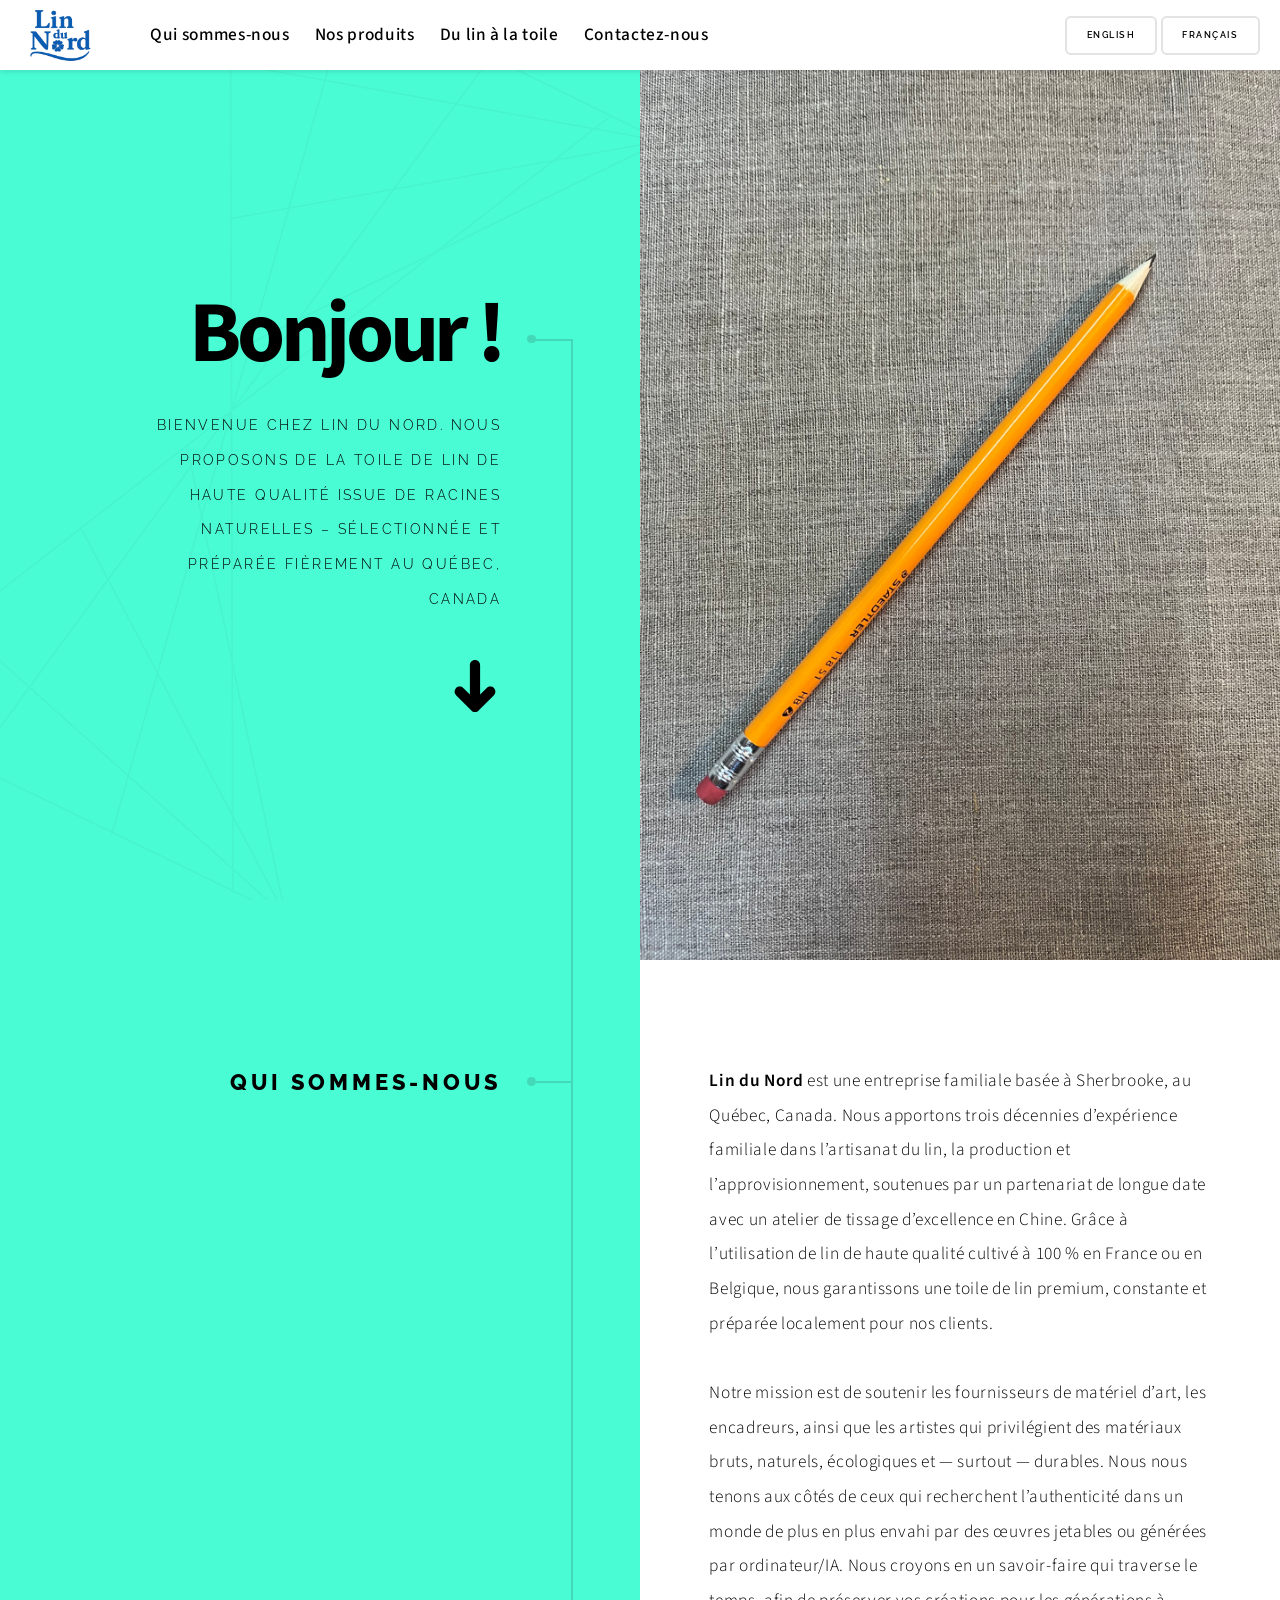
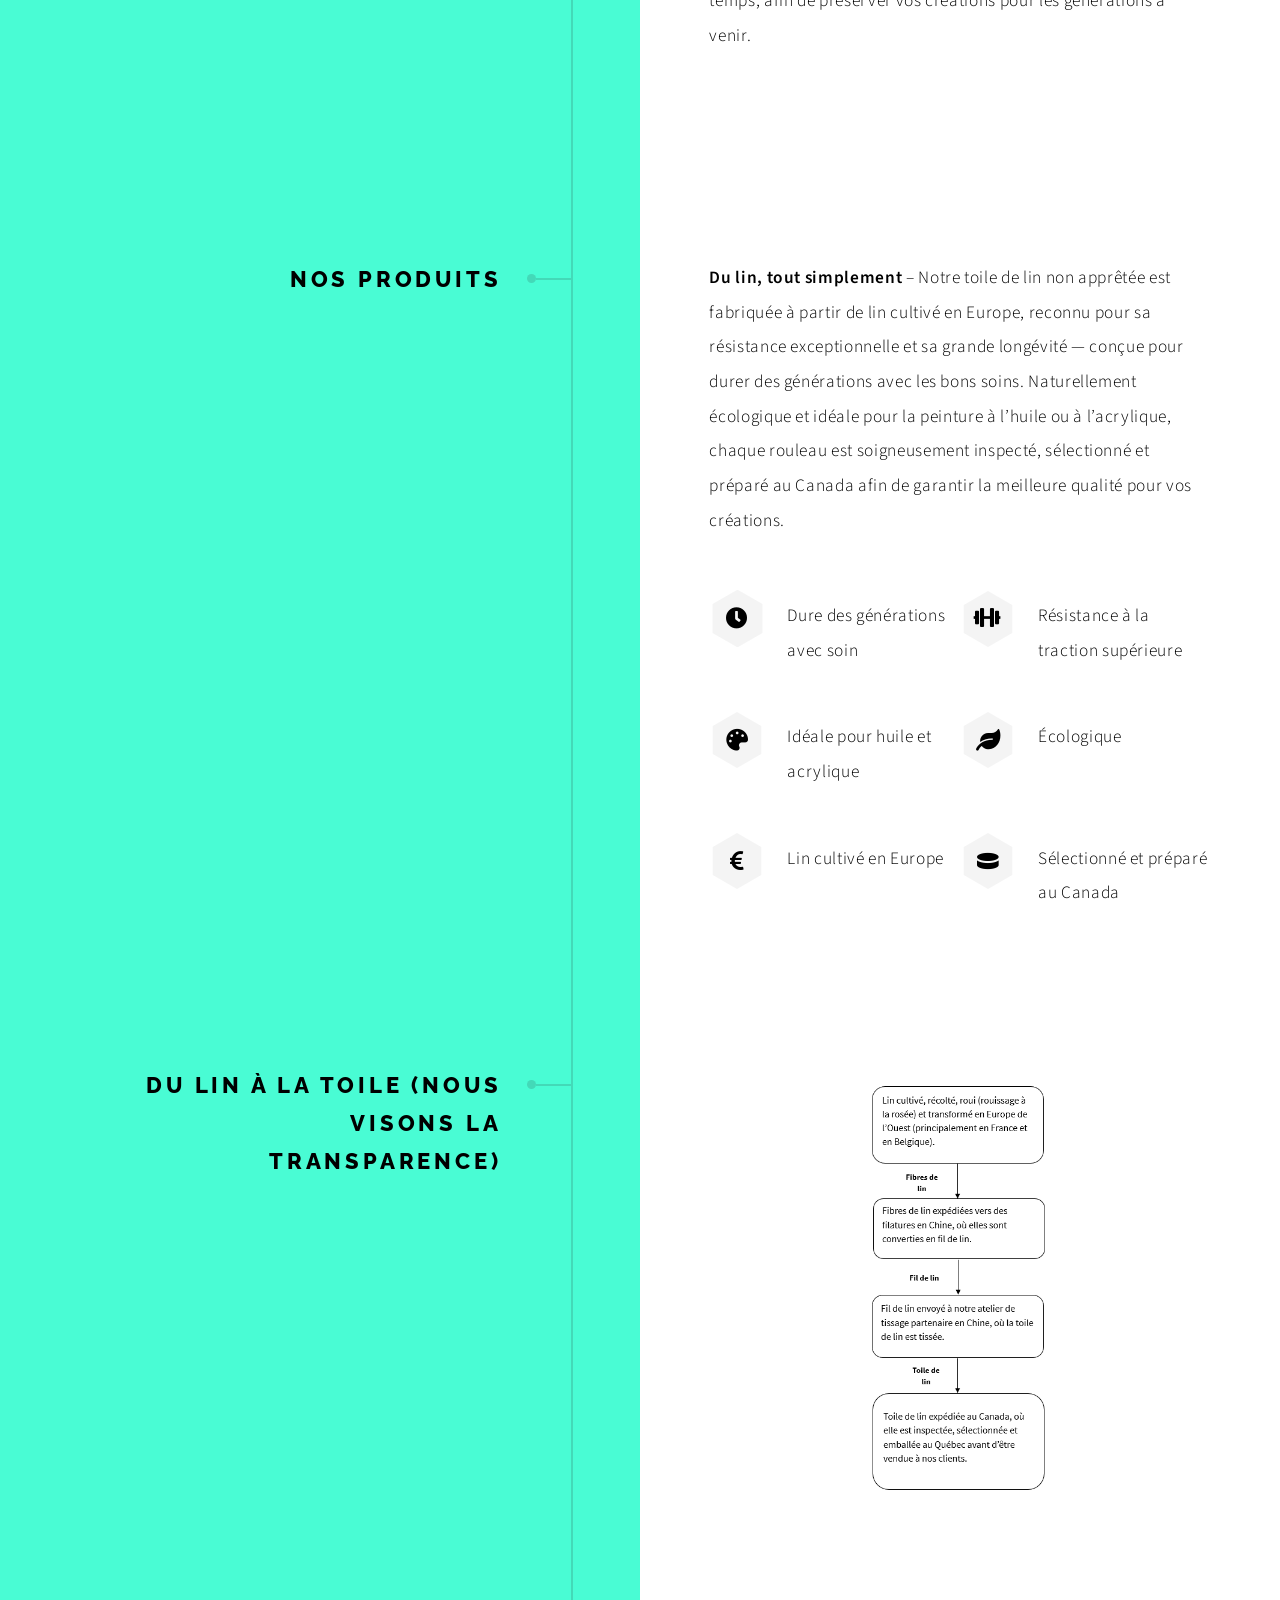
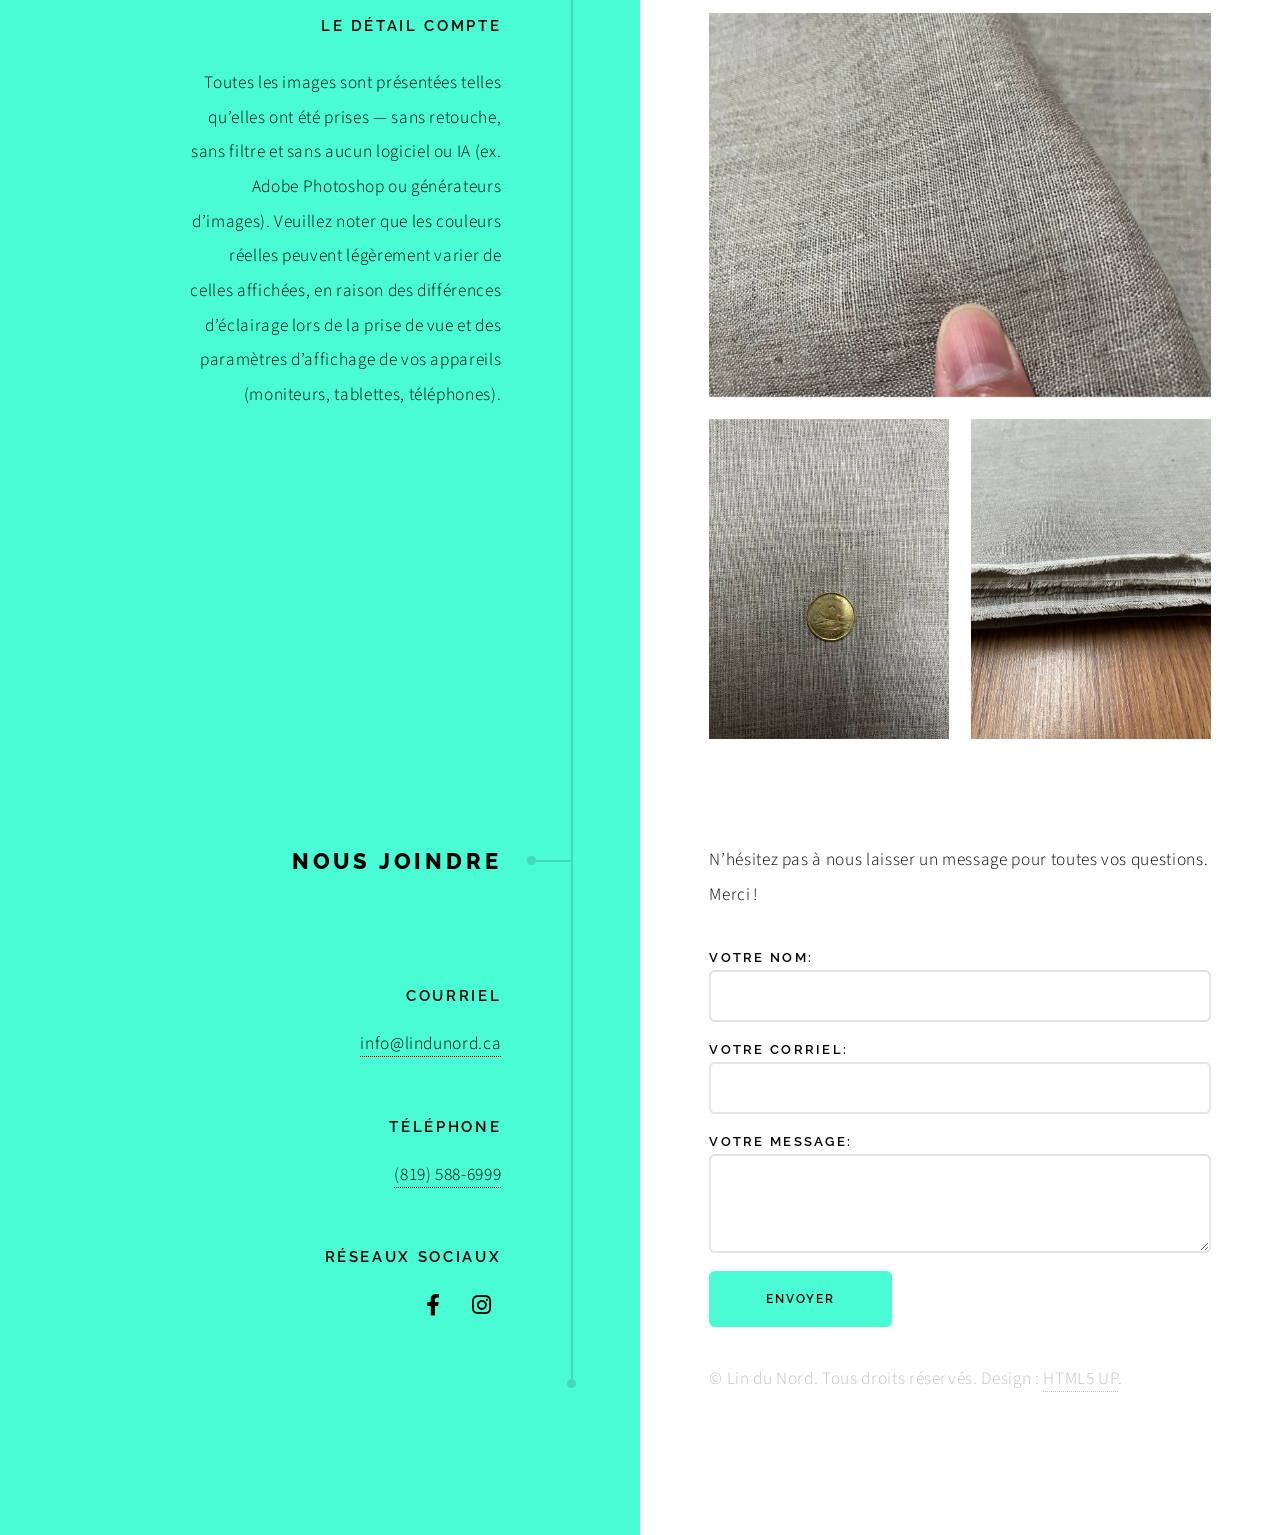
==== commit 2fc618a1: "Replace linen3.jpg with linen5.jpg in gallery" ====
--- a/index_fr.html
+++ b/index_fr.html
@@ -111,7 +111,7 @@
 										<div class="gallery">
 											<a href="images/gallery/fulls/linen1.jpg" class="landscape"><img src="images/gallery/thumbs/linen1.jpg" alt="" /></a>
 											<a href="images/gallery/fulls/linen4.jpg"><img src="images/gallery/thumbs/linen4.jpg" alt="" /></a>
-											<a href="images/gallery/fulls/linen3.jpg"><img src="images/gallery/thumbs/linen3.jpg" alt="" /></a>
+											<a href="images/gallery/fulls/linen5.jpg"><img src="images/gallery/thumbs/linen5.jpg" alt="" /></a>
 										</div>
 									</div>
 								</section>
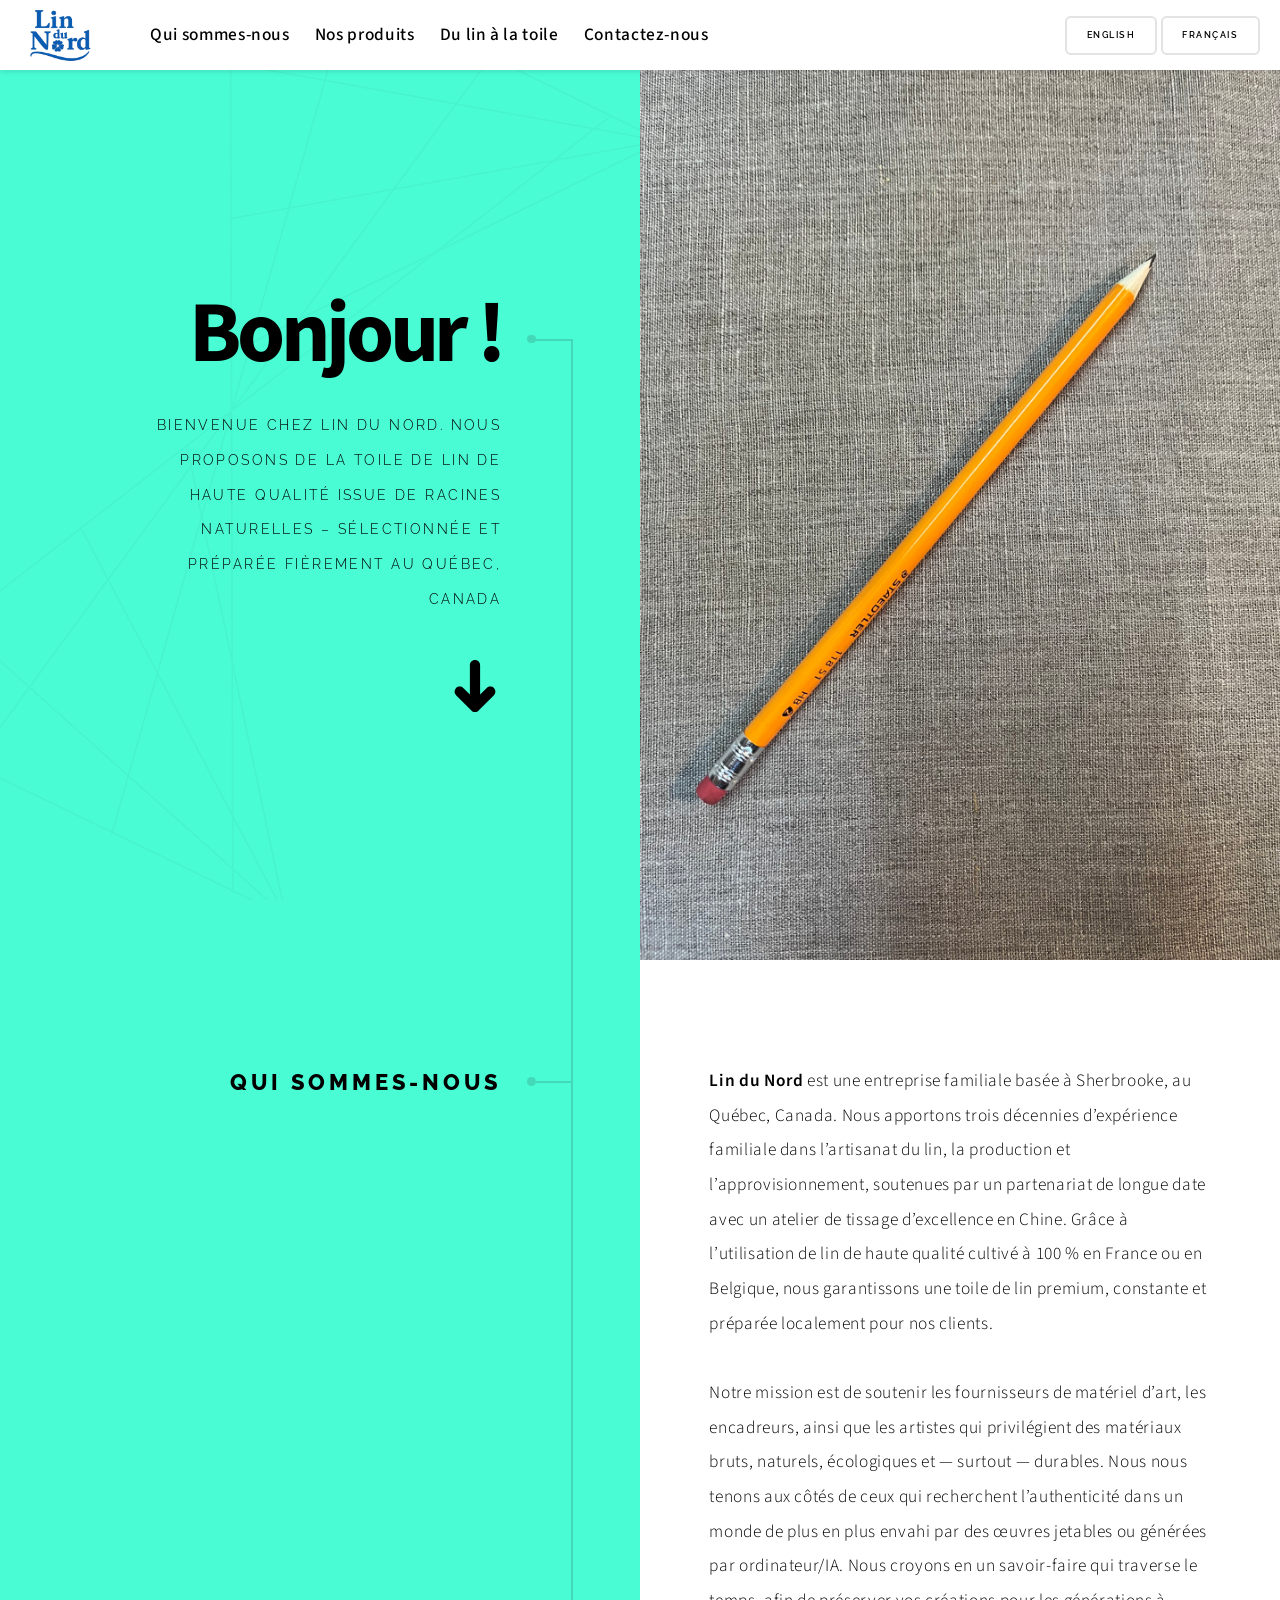
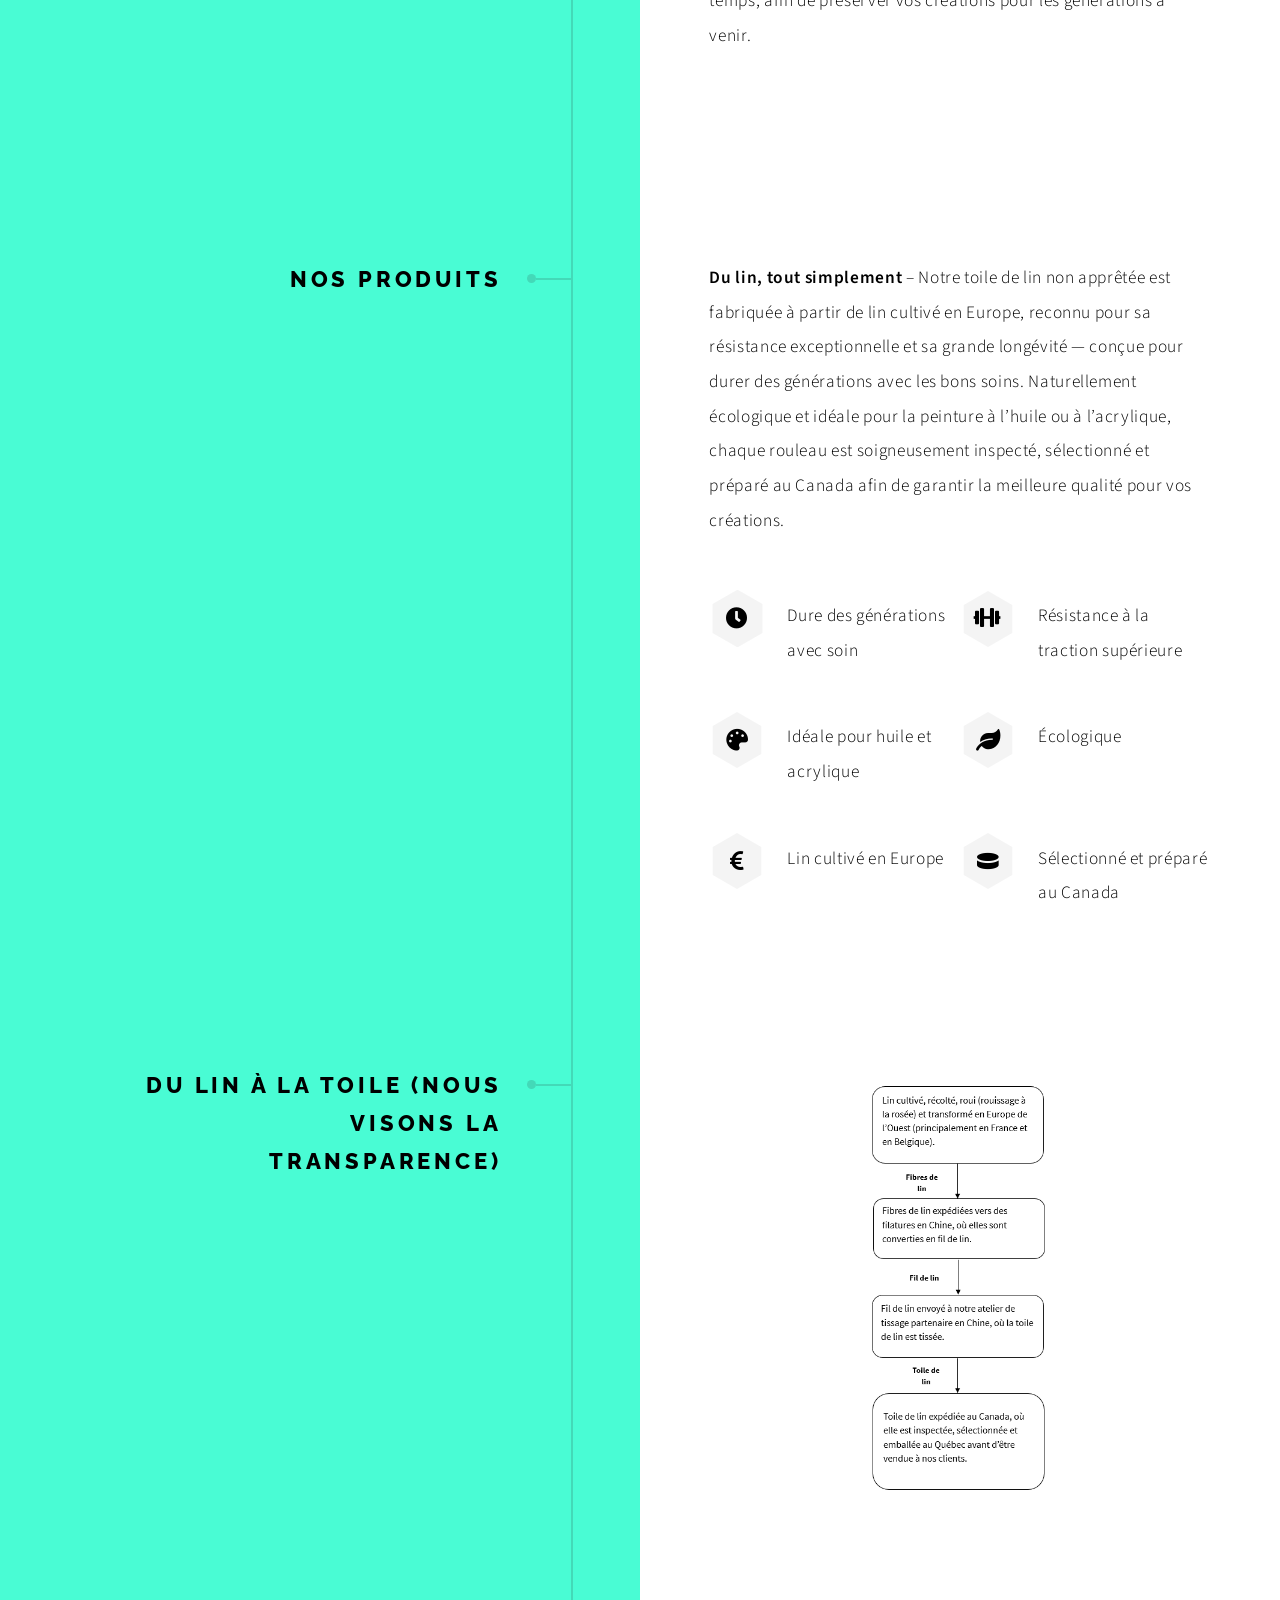
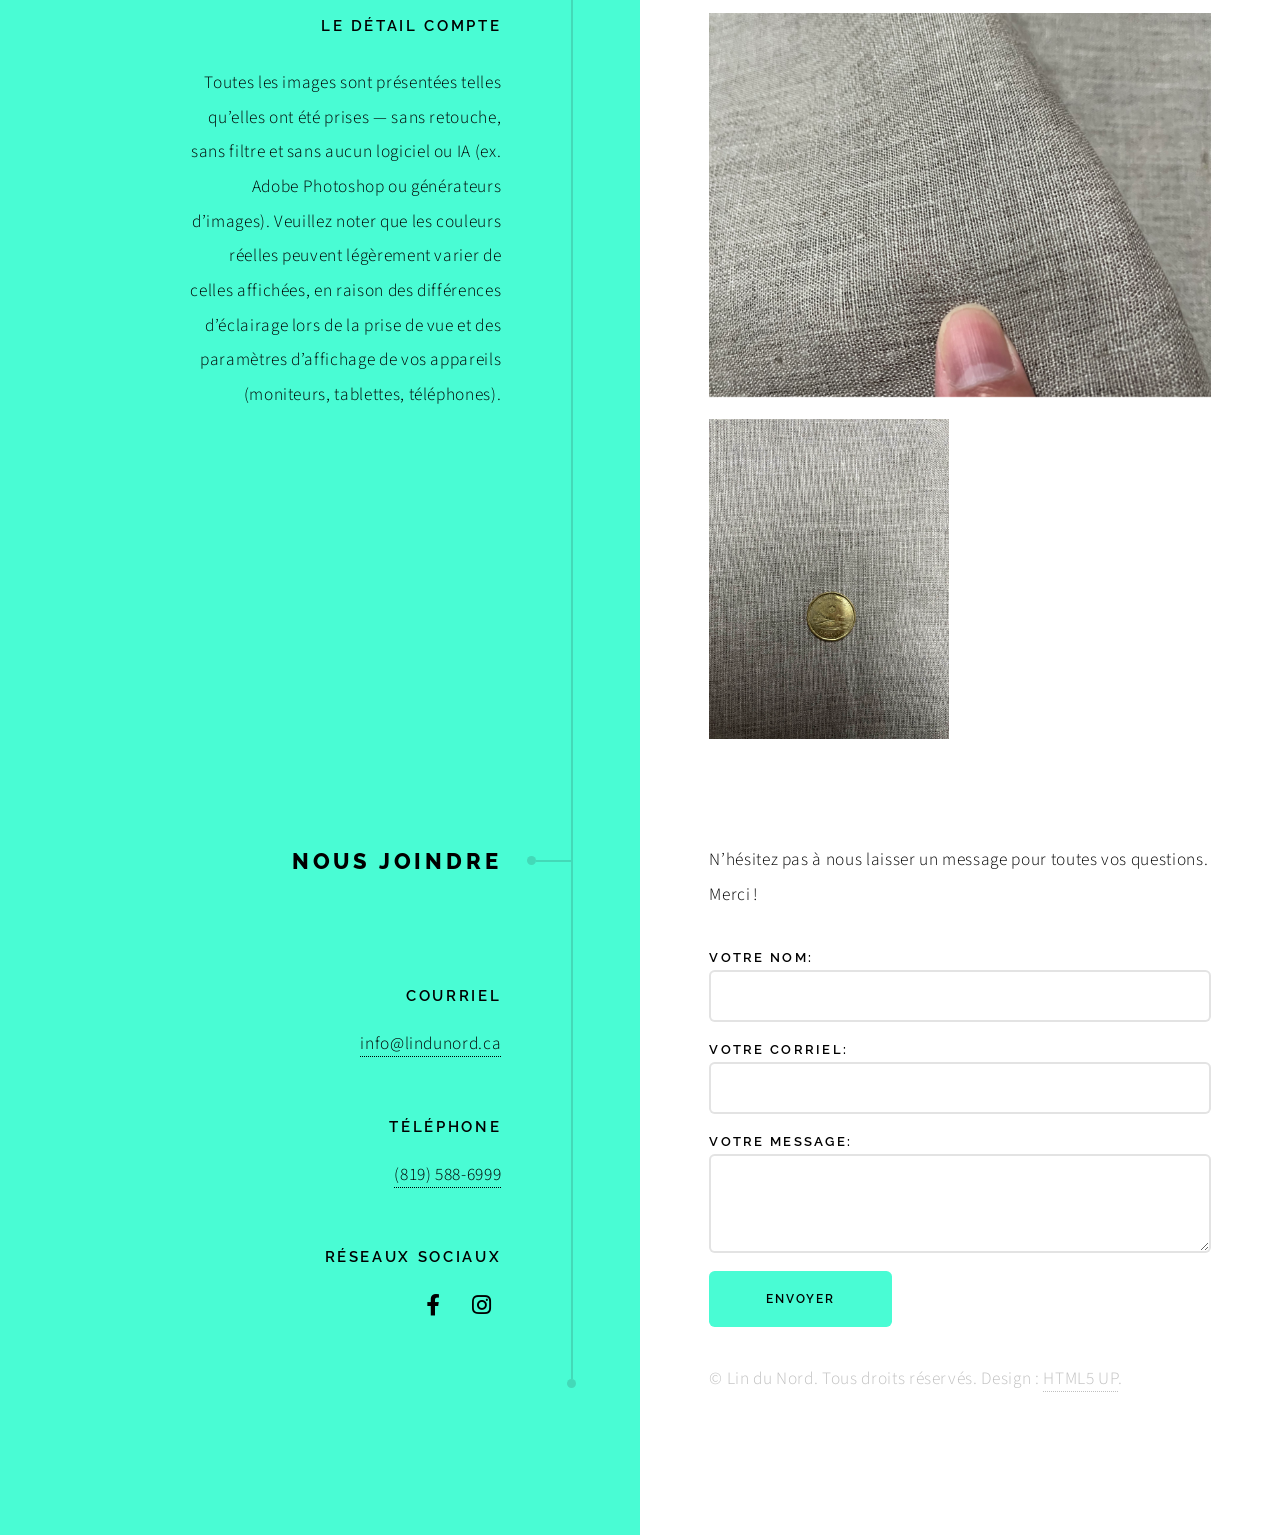
==== commit dcdb79b9: "Comment out fifth image link in gallery Comment out the link to the fifth image in the gallery." ====
--- a/index_fr.html
+++ b/index_fr.html
@@ -111,7 +111,7 @@
 										<div class="gallery">
 											<a href="images/gallery/fulls/linen1.jpg" class="landscape"><img src="images/gallery/thumbs/linen1.jpg" alt="" /></a>
 											<a href="images/gallery/fulls/linen4.jpg"><img src="images/gallery/thumbs/linen4.jpg" alt="" /></a>
-											<a href="images/gallery/fulls/linen5.jpg"><img src="images/gallery/thumbs/linen5.jpg" alt="" /></a>
+											<!-- <a href="images/gallery/fulls/linen5.jpg"><img src="images/gallery/thumbs/linen5.jpg" alt="" /></a> -->
 										</div>
 									</div>
 								</section>
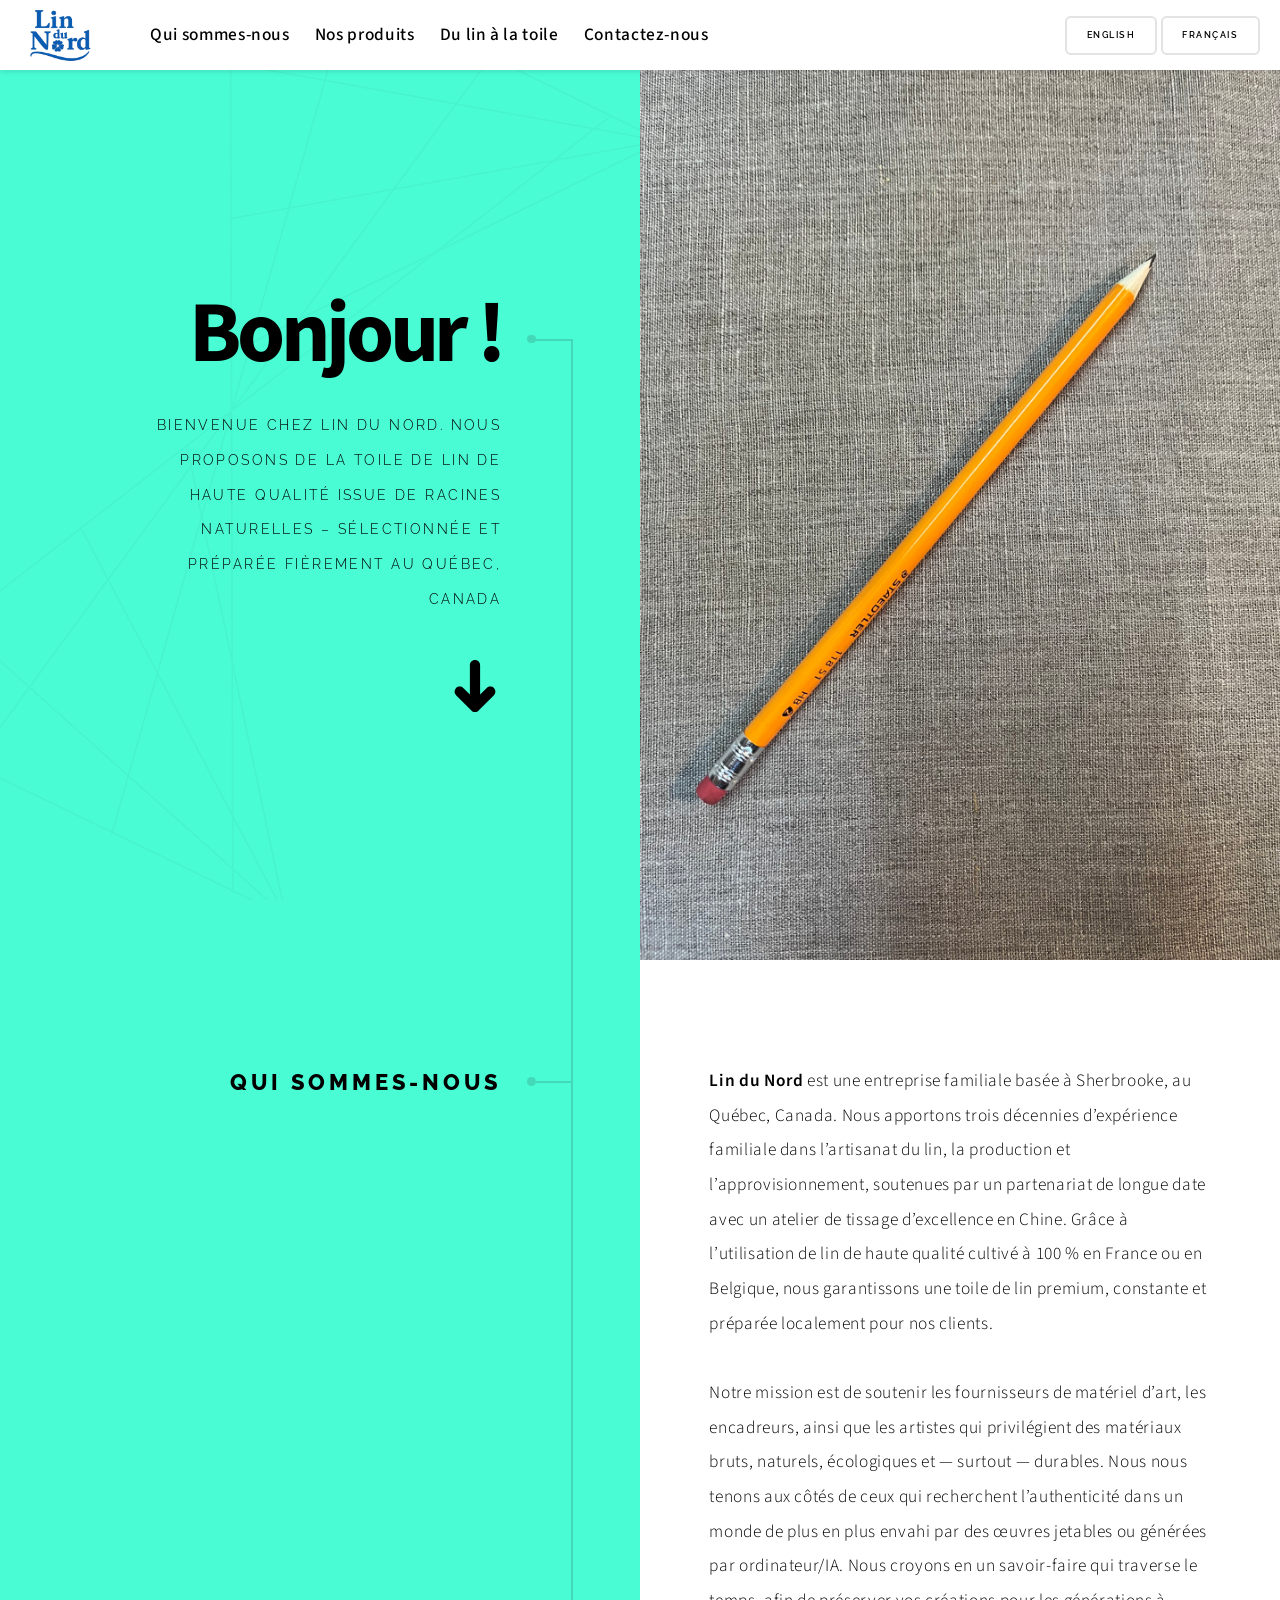
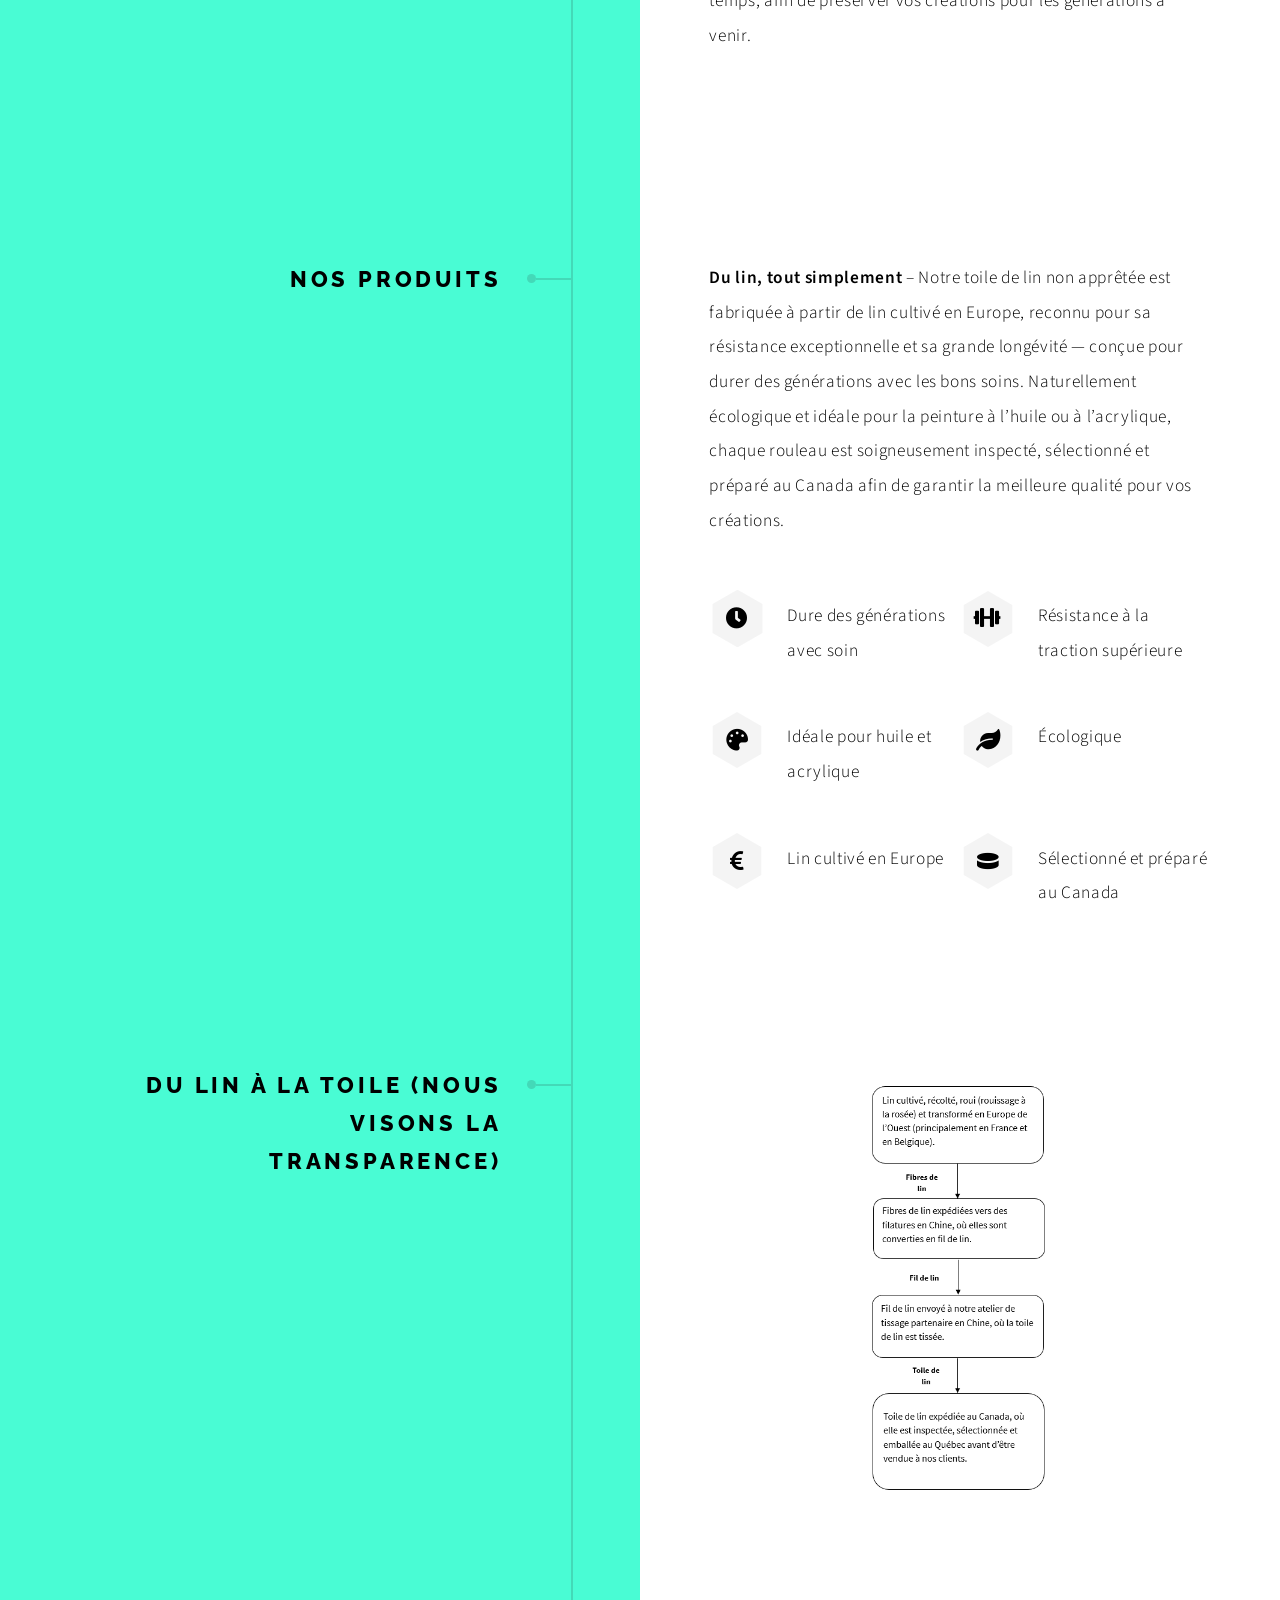
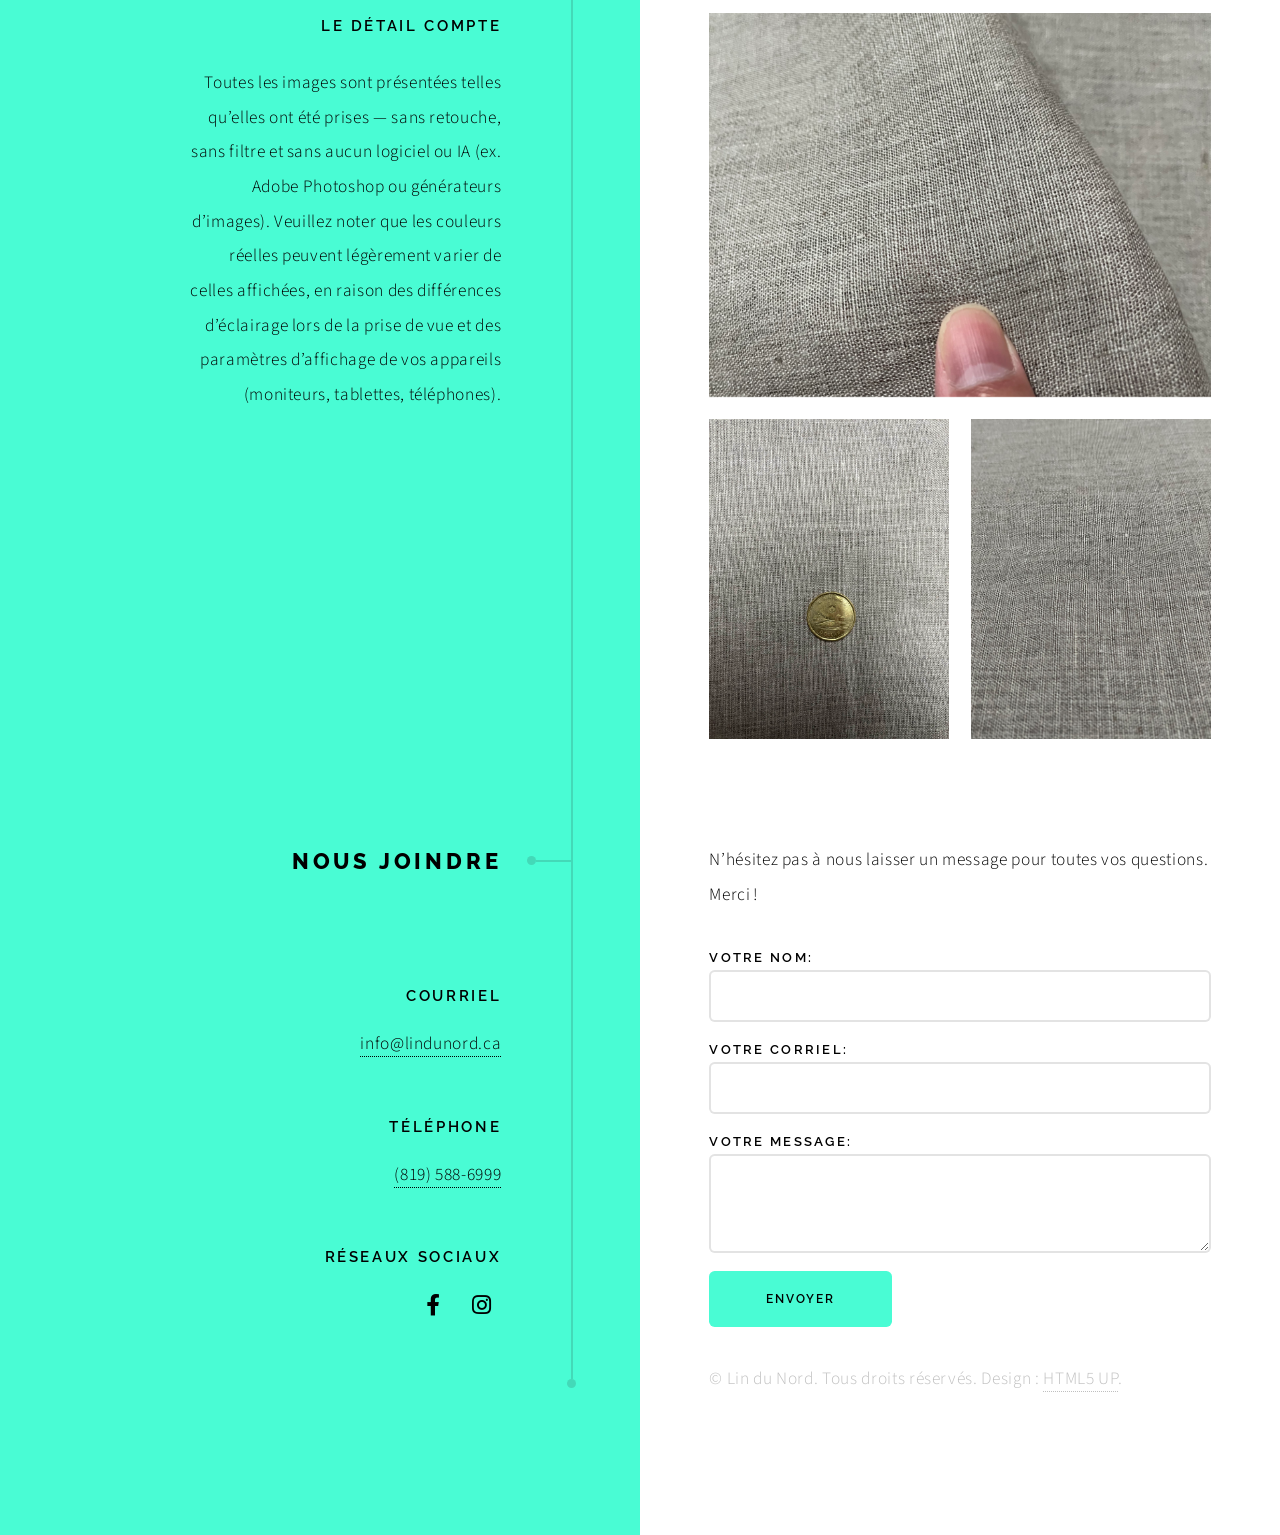
==== commit d1d29511: "Replace commented image link with a new one" ====
--- a/index_fr.html
+++ b/index_fr.html
@@ -111,7 +111,7 @@
 										<div class="gallery">
 											<a href="images/gallery/fulls/linen1.jpg" class="landscape"><img src="images/gallery/thumbs/linen1.jpg" alt="" /></a>
 											<a href="images/gallery/fulls/linen4.jpg"><img src="images/gallery/thumbs/linen4.jpg" alt="" /></a>
-											<!-- <a href="images/gallery/fulls/linen5.jpg"><img src="images/gallery/thumbs/linen5.jpg" alt="" /></a> -->
+											<a href="images/gallery/fulls/linen2.jpg"><img src="images/gallery/thumbs/linen2.jpg" alt="" /></a>
 										</div>
 									</div>
 								</section>
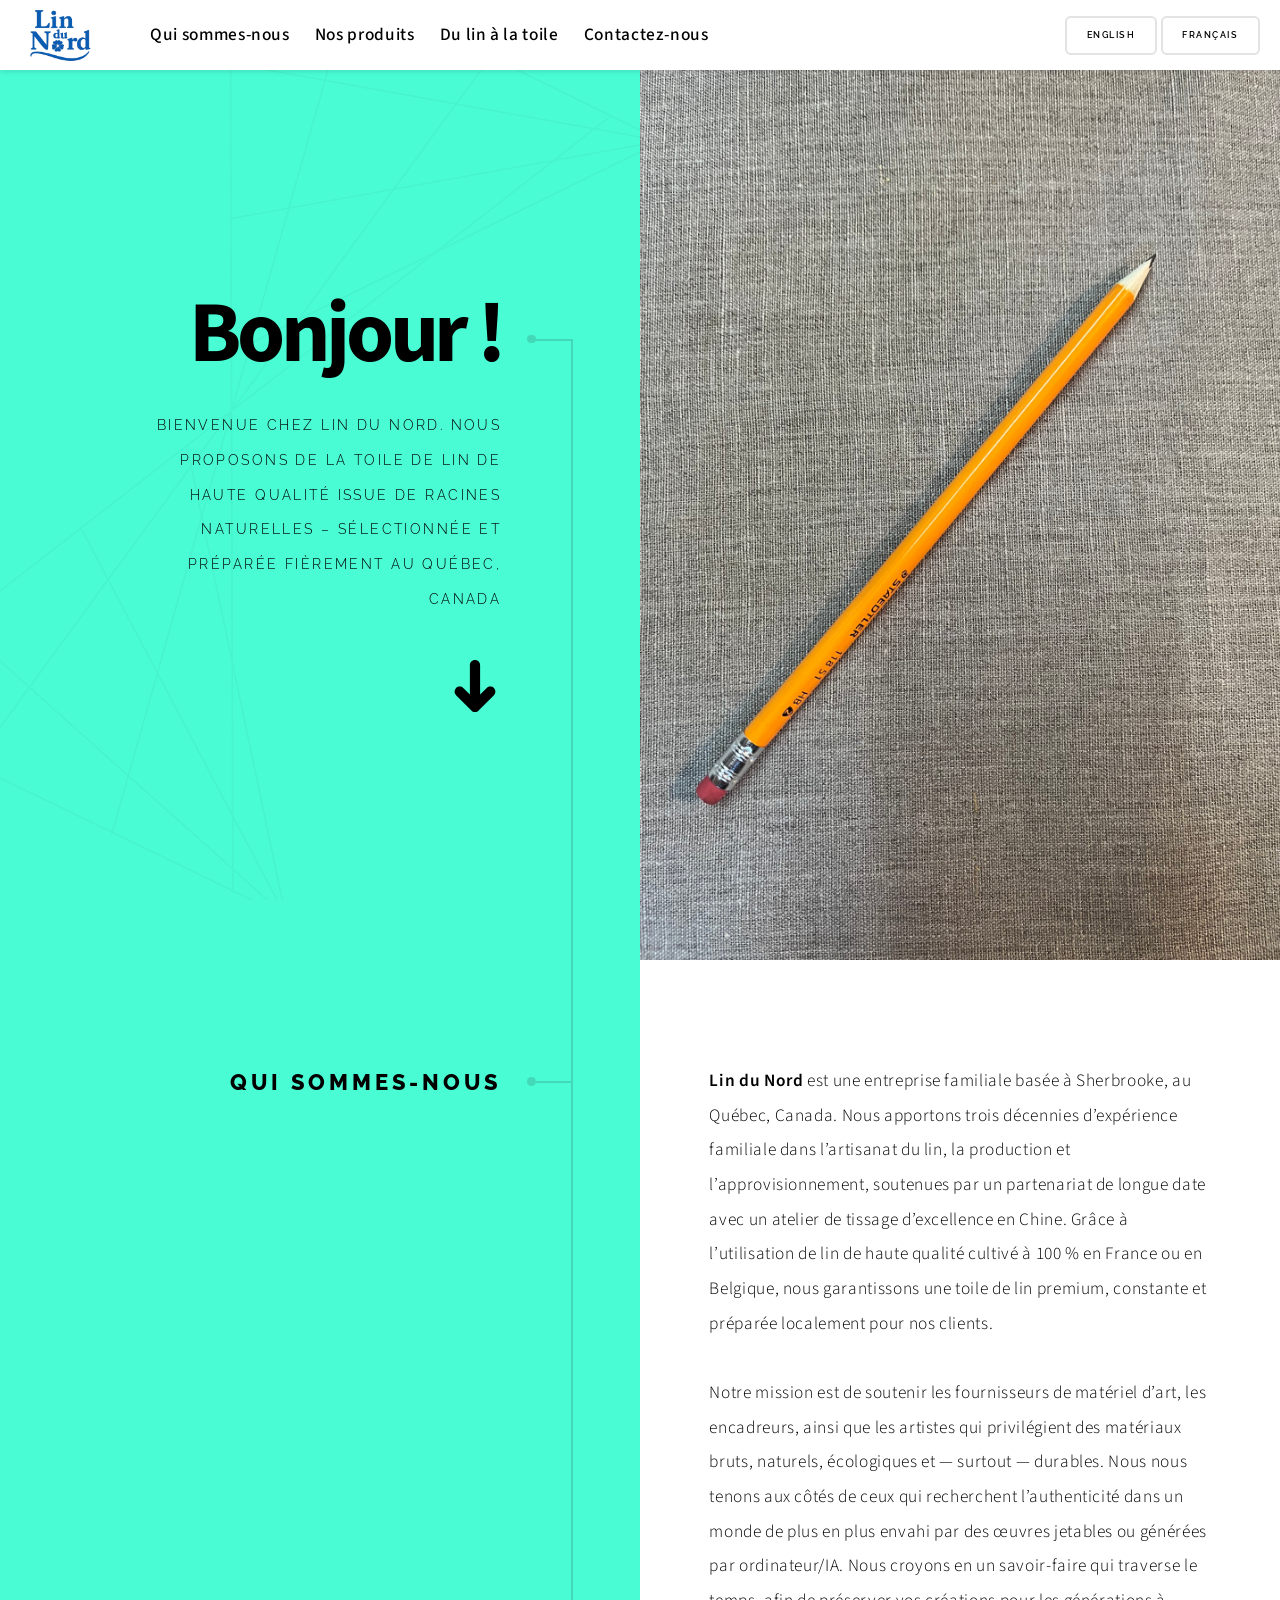
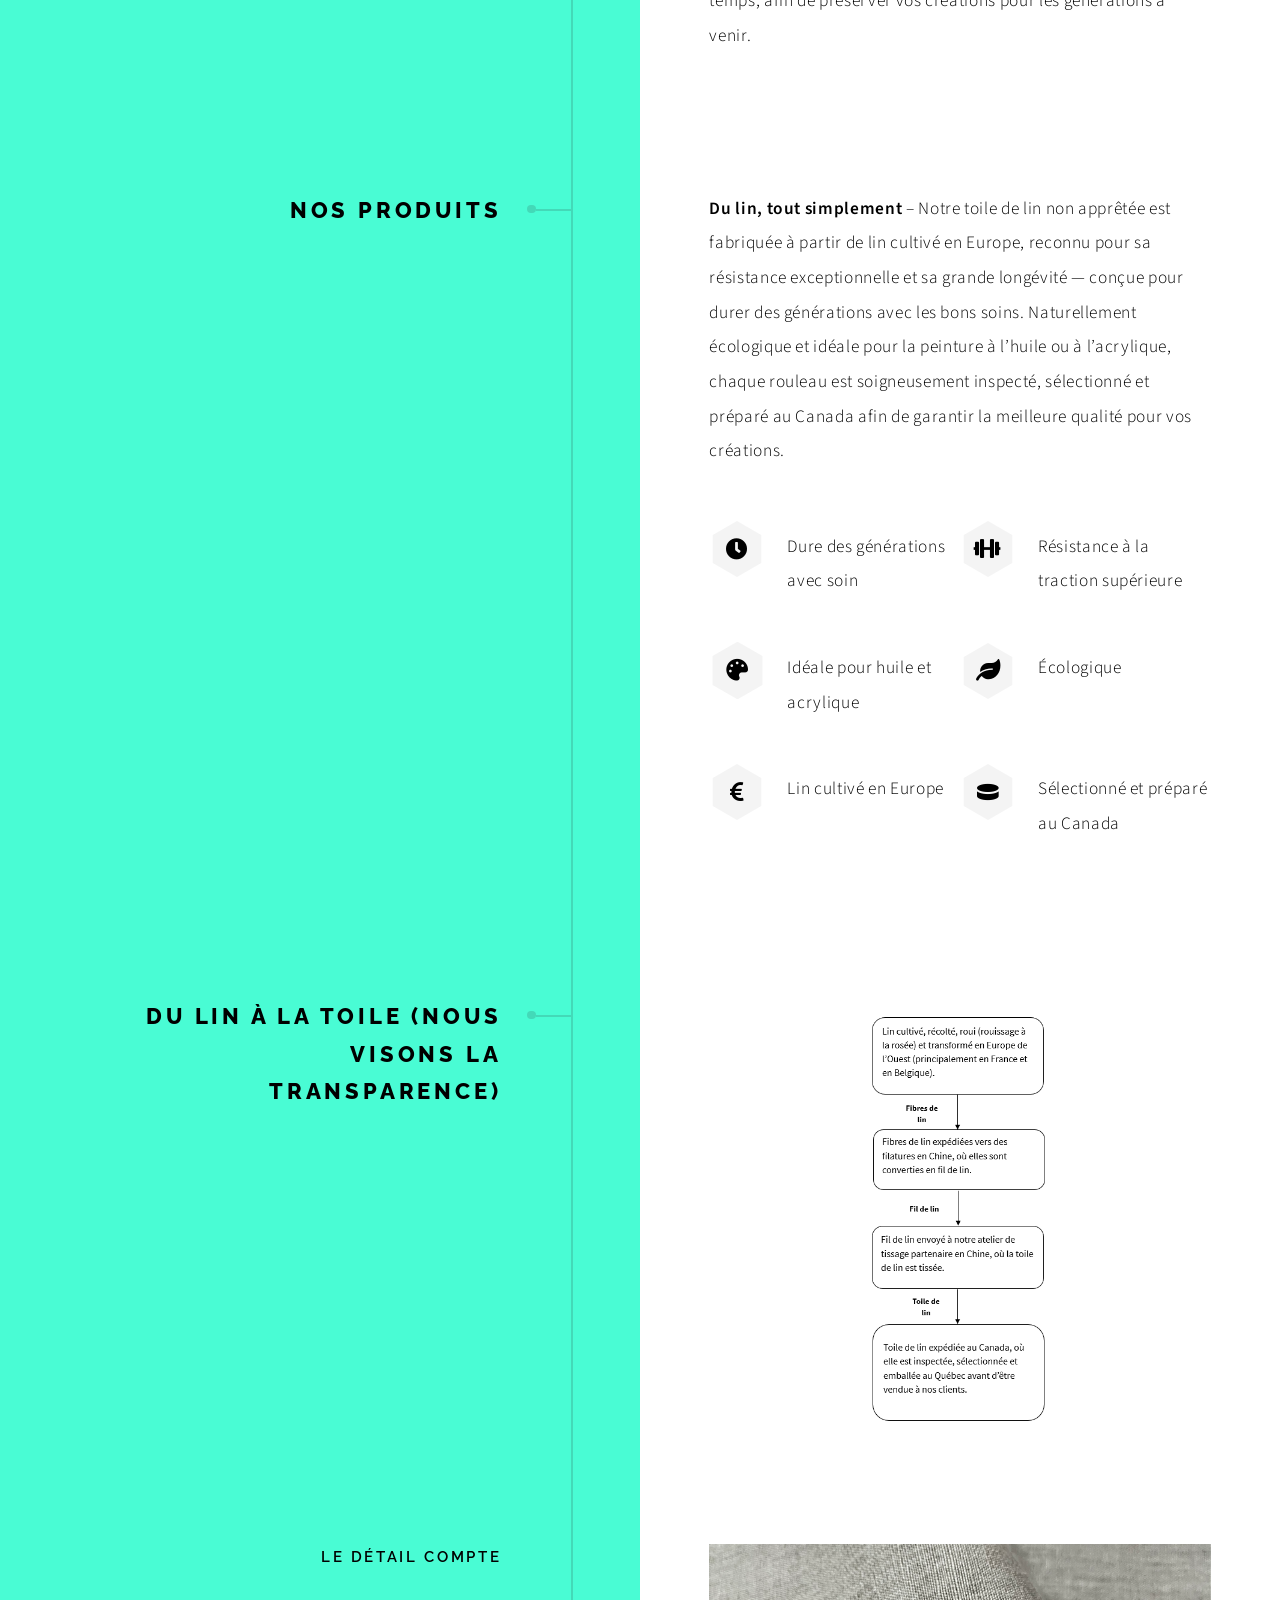
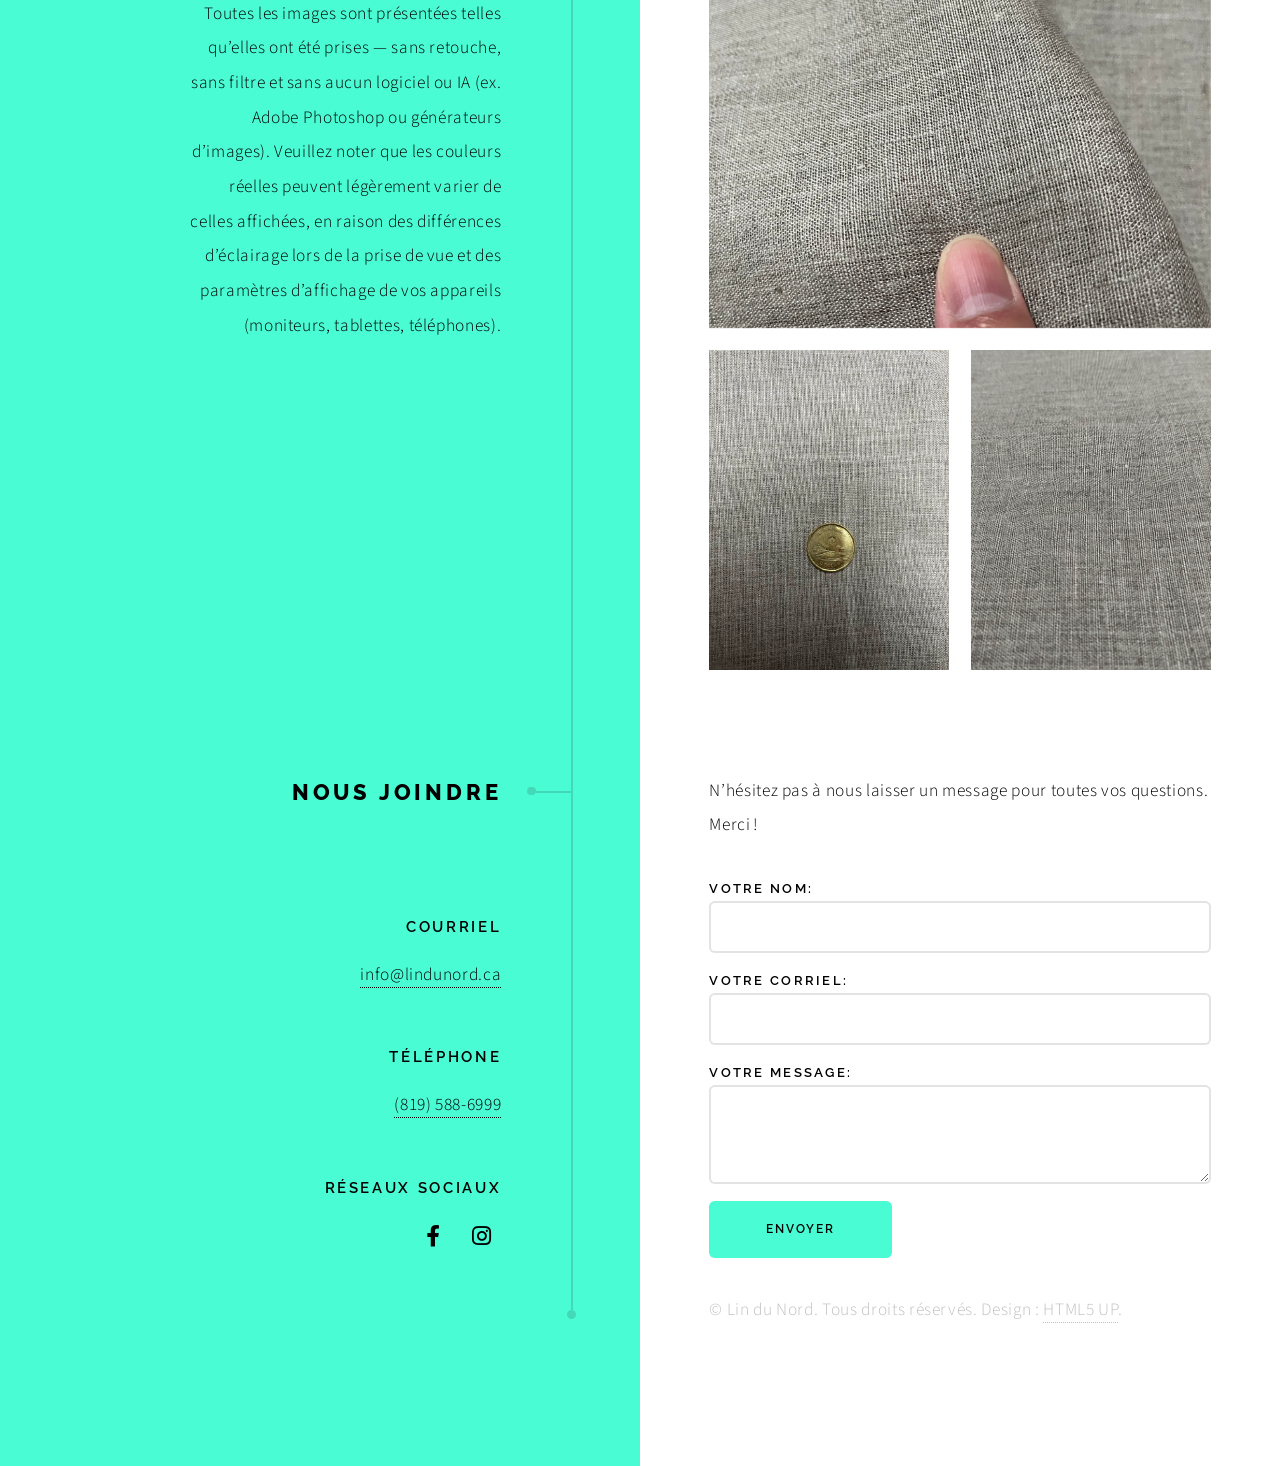
==== commit 71d7a69a: "Update index_fr.html" ====
--- a/index_fr.html
+++ b/index_fr.html
@@ -65,7 +65,7 @@
 						<div class="content">
 							<p><strong>Lin du Nord</strong> est une entreprise familiale basée à Sherbrooke, au Québec, Canada. Nous apportons trois décennies d’expérience familiale dans l’artisanat du lin, la production et l’approvisionnement, soutenues par un partenariat de longue date avec un atelier de tissage d’excellence en Chine. Grâce à l’utilisation de lin de haute qualité cultivé à 100 % en France ou en Belgique, nous garantissons une toile de lin premium, constante et préparée localement pour nos clients.<br><br>
 								Notre mission est de soutenir les fournisseurs de matériel d’art, les encadreurs, ainsi que les artistes qui privilégient des matériaux bruts, naturels, écologiques et — surtout — durables. Nous nous tenons aux côtés de ceux qui recherchent l’authenticité dans un monde de plus en plus envahi par des œuvres jetables ou générées par ordinateur/IA. Nous croyons en un savoir‑faire qui traverse le temps, afin de préserver vos créations pour les générations à venir.</p>
-							<span class="image main"><img src="images/linen4.jpg" alt="" /></span>
+							<!-- <span class="image main"><img src="images/linen4.jpg" alt="" /></span> -->
 						</div>
 					</section>
 
